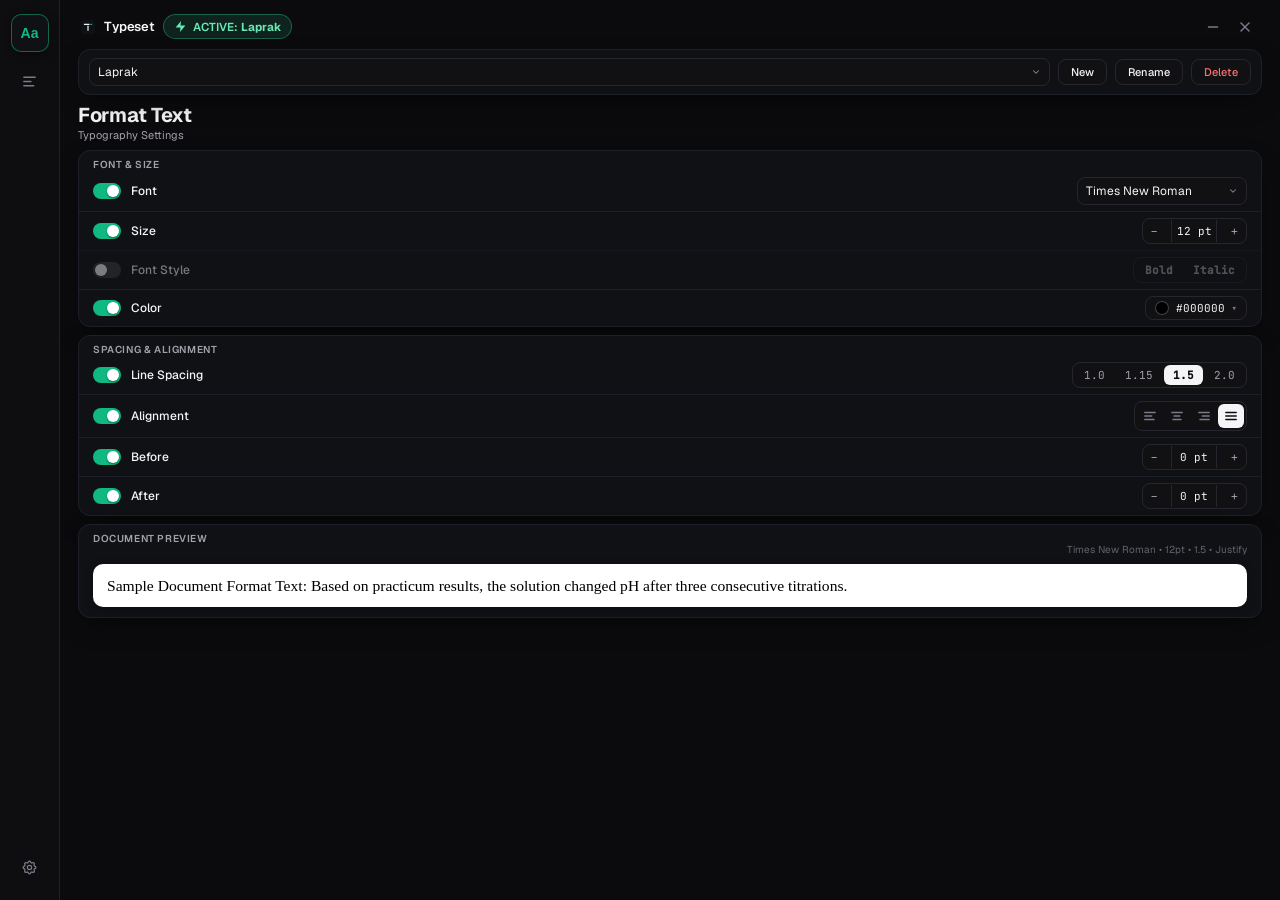
==== ui/index.html @ 3cfbe6d1 "Typeset 1.0.13: Settings layout fits 640px height - Compacted shortcut rows, Backup card without hea" ====
<!DOCTYPE html>
<html lang="en">
<head>
<meta charset="UTF-8" />
<meta name="viewport" content="width=device-width, initial-scale=1.0" />
<title>Typeset</title>
<link rel="stylesheet" href="fonts.css" />
<style>
  :root {
    --bg: #0b0b0d;
    --panel: #101115;
    --panel2: #0e0e10;
    --ctl: #111114;
    --border: #1e2029;
    --border2: #26262e;
    --text: #f5f5f7;
    --muted: #a1a1aa;
    --subtle: #63636b;
    --dim: #787b89;
    --accent: #10b981;
    --accent-soft: rgba(16, 185, 129, 0.14);
    --danger: #f87171;
    --paper: #ffffff;
    --paper-text: #111114;
    --shadow-card: 0 10px 28px -10px rgba(0, 0, 0, 0.7);
    --sans: 'Geist', -apple-system, BlinkMacSystemFont, 'Segoe UI', Roboto, sans-serif;
    --mono: 'JetBrains Mono', Consolas, 'Courier New', monospace;
    color-scheme: dark;
  }

  body.light {
    --bg: #f1f1f4;
    --panel: #ffffff;
    --panel2: #ececf0;
    --ctl: #f4f4f6;
    --border: #e0e0e6;
    --border2: #d2d2d8;
    --text: #1d1d1f;
    --muted: #6e6e73;
    --subtle: #aeaeb2;
    --dim: #8e8e93;
    --accent: #0a9b6c;
    --accent-soft: rgba(10, 155, 108, 0.12);
    --danger: #d70015;
    --shadow-card: 0 10px 24px -12px rgba(0, 0, 0, 0.18), 0 1px 3px rgba(0, 0, 0, 0.08);
    color-scheme: light;
  }

  * { box-sizing: border-box; margin: 0; padding: 0; }
  html, body {
    width: 100%; height: 100%;
    background: var(--bg);
    color: var(--text);
    font-family: var(--sans);
    overflow: hidden;
    -webkit-user-select: none; user-select: none;
  }
  ::-webkit-scrollbar { width: 4px; height: 4px; }
  ::-webkit-scrollbar-track { background: transparent; }
  ::-webkit-scrollbar-thumb { background: var(--border2); border-radius: 4px; }

  .app-window {
    width: 100%; height: 100vh;
    display: flex; flex-direction: row;
    background: var(--bg);
    overflow: hidden;
  }

  /* Rail kiri */
  .side-rail {
    width: 60px; flex-shrink: 0;
    display: flex; flex-direction: column; align-items: center;
    justify-content: space-between;
    padding: 14px 0;
    background: var(--panel2);
    border-right: 1px solid var(--border);
  }
  .rail-group { display: flex; flex-direction: column; align-items: center; gap: 10px; width: 100%; }
  .rail-btn {
    width: 38px; height: 38px; border-radius: 10px;
    display: inline-flex; align-items: center; justify-content: center;
    background: transparent; border: 1px solid transparent;
    color: var(--dim); cursor: pointer; font-size: 14px; font-weight: 600;
    transition: all 0.12s ease; padding: 0;
  }
  .rail-btn:hover { background: rgba(127, 127, 140, 0.14); color: var(--text); }
  .rail-btn.active {
    background: var(--panel);
    border-color: rgba(16, 185, 129, 0.5);
    color: var(--accent);
    box-shadow: 0 2px 8px rgba(0, 0, 0, 0.45);
  }
  .rail-btn svg { width: 17px; height: 17px; }

  /* Kolom utama */
  .main-col {
    flex: 1; min-width: 0; height: 100%;
    display: flex; flex-direction: column;
    padding: 10px 18px 12px;
    gap: 8px;
    overflow: hidden;
    position: relative;
  }

  .app-header {
    display: flex; align-items: center; justify-content: space-between;
    padding: 4px 2px 2px;
    flex-shrink: 0;
    -webkit-user-select: none; user-select: none;
  }
  .brand { display: flex; align-items: center; gap: 8px; }
  .brand-logo { width: 16px; height: 16px; border-radius: 4px; flex-shrink: 0; }
  .brand-title { font-size: 13px; font-weight: 600; letter-spacing: -0.01em; }
  .win-btns { display: flex; align-items: center; gap: 2px; }
  .win-btn {
    width: 30px; height: 24px; border: none; background: transparent;
    color: var(--dim); cursor: pointer; border-radius: 6px; padding: 0;
    display: inline-flex; align-items: center; justify-content: center;
  }
  .win-btn:hover { background: rgba(127, 127, 140, 0.18); color: var(--text); }
  .win-btn.close:hover { background: rgba(244, 63, 94, 0.85); color: #fff; }
  .win-btn svg { width: 12px; height: 12px; pointer-events: none; }
  .active-badge {
    display: inline-flex; align-items: center; gap: 6px;
    padding: 4px 10px;
    background: rgba(52, 211, 153, 0.12);
    border: 1px solid rgba(52, 211, 153, 0.35);
    border-radius: 9999px;
    font-size: 11.5px; font-weight: 600;
    color: #6EE7B7;
  }

  .page-title { font-size: 20px; font-weight: 700; letter-spacing: -0.015em; line-height: 1.2; }
  .page-sub { font-size: 11px; color: var(--muted); margin-top: 1px; }

  .preset-card {
    position: relative;
    background: var(--panel);
    border: 1px solid var(--border);
    border-radius: 12px;
    padding: 8px 10px;
    box-shadow: var(--shadow-card);
    flex-shrink: 0;
    position: relative;
  }
  .preset-row { display: flex; gap: 8px; align-items: center; }
  .preset-row select { flex: 1; min-width: 0; }

  .card {
    position: relative;
    background: var(--panel);
    border: 1px solid var(--border);
    border-radius: 12px;
    box-shadow: var(--shadow-card);
    flex-shrink: 0;
  }
  .card h2 {
    font-size: 10px; font-weight: 600; letter-spacing: 0.06em;
    text-transform: uppercase; color: var(--muted);
    padding: 7px 14px 0;
  }
  .row {
    display: flex; align-items: center; justify-content: space-between;
    gap: 10px; padding: 6px 14px;
  }
  .row + .row { border-top: 1px solid var(--border); }
  .row-label { display: flex; align-items: center; gap: 10px; min-width: 0; }
  .row-name { font-size: 12px; font-weight: 500; white-space: nowrap; }
  .row.off { opacity: 0.45; }
  .row.off .ctl { pointer-events: none; }
  .ctl { display: flex; align-items: center; gap: 6px; }

  /* Toggle switch */
  .tgl { position: relative; display: inline-flex; flex-shrink: 0; cursor: pointer; }
  .tgl input { position: absolute; opacity: 0; width: 0; height: 0; }
  .tgl .sw {
    width: 28px; height: 16px; border-radius: 9999px;
    background: #3a3a40; position: relative; display: inline-block;
    transition: background 0.15s ease;
  }
  body.light .tgl .sw { background: #d2d2d8; }
  .tgl .sw::after {
    content: ""; position: absolute; top: 2px; left: 2px;
    width: 12px; height: 12px; border-radius: 50%;
    background: #fff; transition: transform 0.15s ease;
    box-shadow: 0 1px 2px rgba(0, 0, 0, 0.4);
  }
  .tgl input:checked + .sw { background: var(--accent); }
  .tgl input:checked + .sw::after { transform: translateX(12px); }
  .tgl input:focus-visible + .sw { outline: 2px solid var(--accent); outline-offset: 2px; }
  .chk { width: 15px; height: 15px; accent-color: var(--accent); cursor: pointer; flex-shrink: 0; }

  /* Kontrol */
  select.form-select, input.form-input {
    background: var(--ctl);
    border: 1px solid var(--border2);
    border-radius: 8px;
    color: var(--text);
    font-size: 12px; font-family: var(--sans);
    padding: 5px 8px;
    outline: none;
    -webkit-user-select: text; user-select: text;
  }
  select.form-select {
    appearance: none; -webkit-appearance: none;
    padding-right: 24px; cursor: pointer;
    background-image: url("data:image/svg+xml,%3Csvg xmlns='http://www.w3.org/2000/svg' width='10' height='10' viewBox='0 0 24 24' fill='none' stroke='%23888' stroke-width='2.5' stroke-linecap='round' stroke-linejoin='round'%3E%3Cpolyline points='6 9 12 15 18 9'%3E%3C/polyline%3E%3C/svg%3E");
    background-repeat: no-repeat;
    background-position: right 8px center;
  }
  select.form-select::-ms-expand { display: none; }
  select.form-select::-webkit-calendar-picker-indicator { display: none; }
  select.form-select:focus, input.form-input:focus {
    border-color: var(--accent);
    box-shadow: 0 0 0 2px var(--accent-soft);
  }
  option { background-color: #161619; color: #f5f5f7; }
  body.light option { background-color: #ffffff; color: #1d1d1f; }

  .combo-wrap { position: relative; }
  .combo-wrap input {
    width: 170px; padding-right: 24px;
    appearance: none; -webkit-appearance: none;
    background-image: url("data:image/svg+xml,%3Csvg xmlns='http://www.w3.org/2000/svg' width='10' height='10' viewBox='0 0 24 24' fill='none' stroke='%23888' stroke-width='2.5' stroke-linecap='round' stroke-linejoin='round'%3E%3Cpolyline points='6 9 12 15 18 9'%3E%3C/polyline%3E%3C/svg%3E");
    background-repeat: no-repeat;
    background-position: right 8px center;
  }
  .combo-wrap input[list]::-webkit-calendar-picker-indicator,
  .combo-wrap input[list]::-webkit-list-button {
    display: none !important;
    -webkit-appearance: none;
  }
  .combo-wrap .combo-arrow {
    position: absolute; right: 2px; top: 2px; bottom: 2px; width: 22px;
    border: none; background: transparent; color: transparent;
    cursor: pointer; border-radius: 6px; font-size: 10px;
  }
  .combo-wrap .combo-arrow:hover { background: rgba(127, 127, 140, 0.15); }

  /* Font dropdown popover (custom, matches app style) */
  #fontPop { min-width: 190px; max-height: 212px; padding: 6px; display: flex; flex-direction: column; }
  #fontPopList { overflow-y: auto; display: flex; flex-direction: column; gap: 1px; }
  .font-opt {
    display: block; width: 100%; text-align: left;
    background: transparent; border: none; color: var(--text);
    font-size: 12px; font-family: var(--sans);
    padding: 6px 10px; border-radius: 6px; cursor: pointer;
  }
  .font-opt:hover, .font-opt.sel { background: var(--accent-soft); }
  .font-empty { font-size: 11px; color: var(--subtle); padding: 8px 10px; }

  .btn {
    display: inline-flex; align-items: center; justify-content: center; gap: 5px;
    padding: 5px 12px; font-size: 11px; font-weight: 500; font-family: var(--sans);
    border-radius: 8px; border: 1px solid var(--border2);
    background: var(--ctl); color: var(--text);
    cursor: pointer; transition: all 0.12s ease; white-space: nowrap;
  }
  .btn:hover { border-color: var(--subtle); }
  .btn:active { transform: translateY(1px); }
  .btn-icon { width: 30px; height: 28px; padding: 0; flex-shrink: 0; }
  .btn-icon svg { display: block; }
  .btn-danger { color: var(--danger); }
  .btn-danger:hover { background: rgba(248, 113, 113, 0.1); border-color: var(--danger); }

  .stepper {
    display: inline-flex; align-items: center;
    background: var(--ctl); border: 1px solid var(--border2); border-radius: 8px;
    overflow: hidden;
  }
  .stepper button {
    border: none; background: transparent; color: var(--muted);
    font-size: 12px; padding: 4px 8px; cursor: pointer; font-family: var(--sans);
  }
  .stepper button:hover { color: var(--text); background: rgba(127, 127, 140, 0.15); }
  .stepper .val {
    font-family: var(--mono); font-size: 11px;
    min-width: 46px; text-align: center;
    border-left: 1px solid var(--border2); border-right: 1px solid var(--border2);
    padding: 4px 4px;
  }

  .seg {
    display: inline-flex; background: var(--ctl);
    border: 1px solid var(--border2); border-radius: 8px; padding: 2px; gap: 2px;
  }
  .seg button {
    border: none; background: transparent; color: var(--muted);
    font-size: 11px; font-family: var(--mono);
    padding: 3px 9px; border-radius: 6px; cursor: pointer;
  }
  .seg button:hover { color: var(--text); }
  .seg button.active { background: #f5f5f7; color: #0b0b0d; font-weight: 600; }
  body.light .seg button.active { background: #1d1d1f; color: #ffffff; }

  .align-group {
    display: inline-flex; background: var(--ctl);
    border: 1px solid var(--border2); border-radius: 8px; padding: 2px; gap: 1px;
  }
  .btn-align {
    width: 26px; height: 24px;
    display: inline-flex; align-items: center; justify-content: center;
    background: transparent; border: none; border-radius: 6px;
    color: var(--dim); cursor: pointer; padding: 0;
  }
  .btn-align:hover { color: var(--text); background: rgba(127, 127, 140, 0.15); }
  .btn-align.active { background: #f5f5f7; color: #0b0b0d; }
  body.light .btn-align.active { background: #1d1d1f; color: #ffffff; }
  .btn-align svg { pointer-events: none; }

  .tgl-btn {
    border: 1px solid transparent; background: transparent; color: var(--muted);
    font-size: 11px; font-weight: 600; font-family: var(--sans);
    padding: 3px 10px; border-radius: 6px; cursor: pointer;
  }
  .tgl-btn:hover { color: var(--text); }
  .tgl-btn.active {
    background: var(--accent-soft); color: var(--accent);
    border-color: rgba(16, 185, 129, 0.4);
  }
  .tgl-btn.active.b { font-weight: 700; }
  .tgl-btn.active.i { font-style: italic; }

  .color-btn {
    display: inline-flex; align-items: center; gap: 7px;
    background: var(--ctl); border: 1px solid var(--border2); border-radius: 8px;
    padding: 4px 9px; cursor: pointer; font-family: var(--mono); font-size: 11px;
    color: var(--text);
  }
  .color-btn:hover { border-color: var(--subtle); }
  .color-dot { width: 14px; height: 14px; border-radius: 50%; background: #000; border: 1px solid rgba(127,127,140,.5); }

  /* Preview kertas */
  .preview-paper {
    background: var(--paper); color: var(--paper-text);
    border-radius: 10px; padding: 10px 14px;
    margin: 8px 14px 10px;
    box-shadow: 0 2px 8px rgba(0, 0, 0, 0.25);
  }
  body.light .preview-paper { border: 1px solid var(--border2); box-shadow: 0 2px 8px rgba(0,0,0,.1); }
  .preview-meta { font-size: 10px; color: var(--subtle); text-align: right; padding: 0 14px; margin-top: -2px; }
  .preview-text { width: 100%; word-break: break-word; }

  .tab-content { display: flex; flex-direction: column; gap: 8px; min-height: 0; }

  /* Toast + dirty bar + popover */
  .toast {
    position: fixed; bottom: 18px; left: 50%;
    transform: translateX(-50%) translateY(80px); opacity: 0;
    display: inline-flex; align-items: center; gap: 8px;
    background: linear-gradient(180deg, rgba(255,255,255,0.10), rgba(255,255,255,0.03) 45%, rgba(0,0,0,0.28)), rgba(11,11,13,0.72);
    color: #f5f5f7;
    -webkit-backdrop-filter: blur(20px) saturate(1.5);
    backdrop-filter: blur(20px) saturate(1.5);
    border: 1px solid rgba(255, 255, 255, 0.16);
    padding: 7px 16px; border-radius: 10px;
    font-size: 12px; font-weight: 500; font-family: var(--sans);
    box-shadow: inset 0 1px 0 rgba(255,255,255,0.22), 0 12px 30px rgba(0, 0, 0, 0.55);
    transition: all 0.25s ease; pointer-events: none; z-index: 100;
    white-space: nowrap;
  }
  .toast::before {
    content: "";
    width: 7px; height: 7px; border-radius: 50%;
    background: var(--accent); flex-shrink: 0;
  }
  body.light .toast { background: #1d1d1f; color: #fff; }
  .toast.show { opacity: 1; transform: translateX(-50%) translateY(0); }

  .dirty-bar {
    position: absolute; bottom: 10px; left: 50%;
    transform: translateX(-50%) translateY(70px); opacity: 0;
    display: flex; align-items: center; gap: 10px;
    background: rgba(20, 20, 24, 0.94);
    border: 1px solid var(--border2); border-radius: 9999px;
    padding: 6px 8px 6px 14px; font-size: 12px;
    box-shadow: 0 12px 30px rgba(0, 0, 0, 0.55);
    transition: all 0.22s ease; z-index: 90; white-space: nowrap;
    pointer-events: none;
  }
  body.light .dirty-bar { background: rgba(255, 255, 255, 0.96); }
  .dirty-bar.show { opacity: 1; transform: translateX(-50%) translateY(0); pointer-events: auto; }
  .dirty-bar .dot { width: 7px; height: 7px; border-radius: 50%; background: var(--accent); flex-shrink: 0; }
  .btn-primary {
    background: #f5f5f7; border-color: transparent; color: #0b0b0d; font-weight: 600;
  }
  body.light .btn-primary { background: #1d1d1f; color: #fff; }
  .btn-primary:hover { filter: brightness(1.06); }

  .popover {
    position: absolute; z-index: 80;
    background: var(--panel);
    border: 1px solid var(--border2); border-radius: 10px;
    box-shadow: 0 18px 40px rgba(0, 0, 0, 0.6);
    padding: 12px;
  }
  .hidden { display: none !important; }

  .inline-editor { display: flex; gap: 6px; align-items: center; flex: 1; min-width: 0; }
  .inline-editor input { flex: 1; min-width: 0; }

  /* Palet warna */
  #palPop { width: fit-content; min-width: 190px; right: 14px; padding-bottom: 10px; }
  .pal-top { display: flex; gap: 10px; align-items: center; justify-content: center; margin-bottom: 8px; }
  #palWheel {
    width: 128px; height: 128px; border-radius: 50%; flex-shrink: 0;
    position: relative; cursor: crosshair;
    background: conic-gradient(from 0deg, #ff0000, #ff8800, #ffff00, #00ff00, #00ffff, #0055ff, #8800ff, #ff0088, #ff0000);
    border: 1px solid var(--border2);
    touch-action: none;
  }
  #palWheel::after {
    content: ""; position: absolute; inset: 0; border-radius: 50%;
    background: radial-gradient(circle, #ffffff 0%, rgba(255,255,255,0.55) 22%, transparent 72%, rgba(0,0,0,0.6) 100%);
    pointer-events: none;
  }
  #palThumb {
    position: absolute; width: 14px; height: 14px; border-radius: 50%;
    border: 2px solid #fff; box-shadow: 0 1px 4px rgba(0,0,0,.8);
    transform: translate(-50%, -50%); pointer-events: none; z-index: 2;
  }
  .pal-lum { display: flex; flex-direction: column; align-items: center; gap: 4px; height: 128px; }
  #palLum {
    width: 12px; flex: 1; border-radius: 9999px; position: relative;
    border: 1px solid var(--border2); cursor: pointer; touch-action: none;
  }
  #palLumThumb {
    position: absolute; left: -3px; right: -3px; height: 6px; border-radius: 9999px;
    background: #e8e8ea; border: 1px solid #000; transform: translateY(-50%);
    box-shadow: 0 1px 3px rgba(0,0,0,.8); pointer-events: none;
  }
  #palLumPct { font-family: var(--mono); font-size: 10px; color: var(--muted); display: block; min-width: 36px; text-align: center; font-variant-numeric: tabular-nums; }
  .pal-hexrow { display: flex; align-items: center; gap: 7px; margin-bottom: 7px; }
  .pal-split { display: flex; width: 34px; height: 30px; border-radius: 7px; overflow: hidden; border: 1px solid var(--border2); flex-shrink: 0; }
  .pal-split div { flex: 1; }
  .pal-hexrow input {
    flex: 1; min-width: 0; background: var(--ctl); border: 1px solid var(--border2);
    border-radius: 7px; color: var(--text); font-family: var(--mono); font-size: 11px;
    padding: 5px 8px; outline: none; text-transform: uppercase;
    -webkit-user-select: text; user-select: text;
  }
  .pal-hexrow input:focus { border-color: var(--accent); }
  .pal-grid { display: grid; grid-template-columns: repeat(7, 1fr); gap: 6px; justify-items: center; margin-bottom: 8px; }
  .pal-sw {
    width: 19px; height: 19px; border-radius: 50%;
    border: 1px solid rgba(127,127,140,.35); cursor: pointer; padding: 0;
  }
  .pal-sw:hover { transform: scale(1.12); }
  .pal-sw.sel { outline: 2px solid var(--accent); outline-offset: 1px; }
  .pal-actions { display: flex; justify-content: flex-end; gap: 7px; border-top: 1px solid var(--border); padding-top: 8px; }

  #railBtnSettings { position: relative; }
  .rail-dot {
    position: absolute; width: 7px; height: 7px; border-radius: 50%;
    top: -4px; right: -4px; background: #f43f5e;
    box-shadow: 0 0 0 2px var(--bg); pointer-events: none;
  }

  /* Update card */
  #updateCard {
    display: none;
    position: relative;
    background: #141113;
    border: 1px solid rgba(244, 63, 94, 0.35);
    border-radius: 12px;
    box-shadow: 0 0 15px rgba(244, 63, 94, 0.08), var(--shadow-card);
    padding: 8px 18px 11px;
    overflow: hidden;
    flex-shrink: 0;
  }
  #updateCard.show { display: block; }
  body.light #updateCard { background: #fff5f6; }
  .upd-top { display: flex; align-items: center; justify-content: space-between; gap: 10px; }
  .upd-left { display: flex; flex-direction: column; min-width: 0; }
  .upd-title-row { display: flex; align-items: center; gap: 8px; }
  .upd-title { font-size: 12.5px; font-weight: 700; color: var(--text); white-space: nowrap; }
  .upd-ver { font-family: var(--mono); font-size: 11px; color: var(--muted); white-space: nowrap; }
  .upd-ver .upd-pct { color: var(--accent); font-weight: 500; }
  .upd-note { font-size: 10px; color: var(--subtle); margin-top: 2px; }
  .upd-actions { display: flex; align-items: center; gap: 7px; flex-shrink: 0; }
  .btn-white {
    background: #f5f5f7; border: 1px solid transparent; color: #0b0b0d;
    border-radius: 9999px; padding: 4px 14px; font-size: 11px; font-weight: 600;
    cursor: pointer; font-family: var(--sans); white-space: nowrap;
  }
  .btn-white:hover { filter: brightness(1.06); }
  .btn-ghost {
    background: #1e1c20; border: 1px solid rgba(255,255,255,0.1); color: #d4d4d8;
    border-radius: 9999px; padding: 4px 14px; font-size: 11px; font-weight: 500;
    cursor: pointer; font-family: var(--sans); white-space: nowrap;
  }
  body.light .btn-ghost { background: #f4f4f6; border-color: var(--border2); color: #3f3f46; }
  .btn-ghost:hover { color: var(--text); }
  .btn-ghost:disabled { opacity: 0.55; cursor: not-allowed; }
  #updBar {
    position: absolute; left: 0; right: 0; bottom: 0; height: 3px;
    background: #1e2029;
  }
  #updFill { height: 100%; width: 0%; background: var(--accent); transition: width 0.3s ease; }
  #updFill.indet {
    width: 40% !important; border-radius: 9999px;
    animation: upd-slide 1.2s ease-in-out infinite;
  }
  @keyframes upd-slide {
    0% { margin-left: -40%; }
    100% { margin-left: 100%; }
  }
  .upd-spin {
    display: inline-block; width: 10px; height: 10px; border-radius: 50%;
    border: 2px solid rgba(16,185,129,0.3); border-top-color: var(--accent);
    animation: upd-rot 0.8s linear infinite; vertical-align: -1px; margin-right: 5px;
  }
  @keyframes upd-rot { to { transform: rotate(360deg); } }

  /* Pengaturan */
  #tabSettings { gap: 6px; }
  #tabSettings .sc-row { padding: 3px 14px; }
  #tabSettings .note { padding: 4px 14px 5px; }
  .sc-row {
    display: flex; align-items: center; justify-content: space-between;
    padding: 7px 14px; font-size: 12px;
  }
  .sc-row + .sc-row { border-top: 1px solid var(--border); }
  .sc-combo { font-family: var(--mono); font-size: 11.5px; color: var(--accent); }
  .sc-edit { font-size: 11px; color: var(--dim); background: none; border: none; cursor: pointer; font-family: var(--sans); }
  .sc-edit:hover { color: var(--accent); }
  .sc-row.recording { background: var(--accent-soft); }
  .sc-row.recording .sc-combo { animation: pulse 1s infinite; }
  @keyframes pulse { 50% { opacity: 0.45; } }
  .note { font-size: 10.5px; color: var(--subtle); padding: 6px 14px 8px; }
  .reset-card { border-color: rgba(248, 113, 113, 0.3); }
  .app-ver {
    text-align: center; font-family: var(--mono);
    font-size: 10.5px; color: var(--subtle);
    padding-top: 0; flex-shrink: 0;
  }
  .app-ver button {
    background: none; border: none; cursor: pointer;
    font-family: inherit; font-size: inherit; color: inherit;
    padding: 0; text-decoration: underline; text-underline-offset: 2px;
  }
  .app-ver button:hover { color: var(--accent); }

</style>
</head>
<body>

<main class="app-window" aria-label="Typeset Window">
  <aside class="side-rail" aria-label="Navigation">
    <div class="rail-group">
      <button id="railBtnText" type="button" class="rail-btn active" onclick="switchTab('text')" title="Format Text" aria-label="Format Text" aria-selected="true">Aa</button>
      <button id="railBtnCaption" type="button" class="rail-btn" onclick="switchTab('caption')" title="Caption & Heading" aria-label="Caption & Heading" aria-selected="false">
        <svg viewBox="0 0 24 24" fill="none" stroke="currentColor" stroke-width="2" stroke-linecap="round"><path d="M4 6h16M4 12h10M4 18h14"/></svg>
      </button>
    </div>
    <div class="rail-group">
      <button id="railBtnSettings" type="button" class="rail-btn" onclick="switchTab('settings')" title="Settings" aria-label="Settings" aria-selected="false">
        <svg viewBox="0 0 24 24" fill="none" stroke="currentColor" stroke-width="1.8" stroke-linecap="round" stroke-linejoin="round"><path d="M10.325 4.317c.426-1.756 2.924-1.756 3.35 0a1.724 1.724 0 002.573 1.066c1.543-.94 3.31.826 2.37 2.37a1.724 1.724 0 001.065 2.572c1.756.426 1.756 2.924 0 3.35a1.724 1.724 0 00-1.066 2.573c.94 1.543-.826 3.31-2.37 2.37a1.724 1.724 0 00-2.572 1.065c-.426 1.756-2.924 1.756-3.35 0a1.724 1.724 0 00-2.573-1.066c-1.543.94-3.31-.826-2.37-2.37a1.724 1.724 0 00-1.065-2.572c-1.756-.426-1.756-2.924 0-3.35a1.724 1.724 0 001.066-2.573c-.94-1.543.826-3.31 2.37-2.37.996.608 2.296.07 2.572-1.065z"/><path d="M15 12a3 3 0 11-6 0 3 3 0 016 0z"/></svg>
        <span id="railDot" class="rail-dot" style="display:none;"></span>
      </button>
    </div>
  </aside>

  <div class="main-col">
    <header class="app-header" id="appHeader" title="Drag to move">
      <div class="brand">
        <svg class="brand-logo" viewBox="0 0 512 512" aria-hidden="true"><rect x="32" y="32" width="448" height="448" rx="100" fill="#101115"/><rect x="120" y="148" width="190" height="44" rx="22" fill="#f5f5f7"/><rect x="326" y="148" width="66" height="44" rx="22" fill="#10b981"/><rect x="234" y="210" width="44" height="174" rx="22" fill="#d4d4d8"/></svg>
        <span class="brand-title">Typeset</span>
        <span class="active-badge" id="badgeActivePreset"><svg width="13" height="13" viewBox="0 0 24 24" style="color:#6EE7B7;flex-shrink:0;" fill="currentColor"><polygon points="13 2 3 14 12 14 11 22 21 10 12 10 13 2"></polygon></svg><span>ACTIVE: <strong id="lblActivePreset">Laprak</strong></span></span>
      </div>
      <div class="win-btns">
        <button type="button" class="win-btn" onclick="winMin()" title="Minimize" aria-label="Minimize"><svg viewBox="0 0 12 12" fill="none" stroke="currentColor" stroke-width="1.5" stroke-linecap="round"><line x1="1.5" y1="6" x2="10.5" y2="6"/></svg></button>
        <button type="button" class="win-btn close" onclick="winClose()" title="Close" aria-label="Close"><svg viewBox="0 0 12 12" fill="none" stroke="currentColor" stroke-width="1.5" stroke-linecap="round"><line x1="2" y1="2" x2="10" y2="10"/><line x1="10" y1="2" x2="2" y2="10"/></svg></button>
      </div>
    </header>

    <div class="preset-card">
      <div class="preset-row" id="presetRowView">
        <select id="presetSelect" class="form-select" onchange="onPresetChange(true)" title="Select preset - activates immediately"></select>
        <button type="button" class="btn" onclick="showAddPreset()" title="Create new preset">New</button>
        <button type="button" class="btn" onclick="showRenamePreset()" title="Rename preset">Rename</button>
        <button type="button" class="btn btn-danger" onclick="showDeletePop()" title="Delete preset">Delete</button>
      </div>
      <div id="presetEmpty" class="hidden" style="text-align:center; padding:8px 10px 10px;">
        <div style="font-size:12px; font-weight:600; margin-bottom:2px;">No presets yet</div>
        <div class="note" style="padding:0 0 8px;">Create your first preset to start formatting.</div>
        <button type="button" class="btn btn-primary" onclick="showAddPreset()">Create preset</button>
      </div>
      <div class="inline-editor hidden" id="presetEditor">
        <input id="newPresetName" class="form-input" placeholder="New preset name…" autocomplete="off" spellcheck="false" onkeydown="if(event.key==='Enter'){confirmAddPreset();}else if(event.key==='Escape'){cancelAddPreset();}" />
        <button type="button" class="btn btn-primary" onclick="confirmAddPreset()">Save</button>
        <button type="button" class="btn" onclick="cancelAddPreset()">Cancel</button>
      </div>
      <div class="popover hidden" id="deletePop" style="left:10px; right:10px; top:calc(100% + 6px);">
        <div style="font-size:12px; margin-bottom:9px;" id="deletePopText">Delete preset?</div>
        <div style="display:flex; justify-content:flex-end; gap:7px;">
          <button type="button" class="btn" onclick="hideDeletePop()">Cancel</button>
          <button type="button" class="btn btn-danger" onclick="confirmDeletePreset()">Delete</button>
        </div>
      </div>
      <div class="popover hidden" id="switchPop" style="left:10px; right:10px; top:calc(100% + 6px);">
        <div style="font-size:12px; margin-bottom:9px;" id="switchPopText">Unsaved changes.</div>
        <div style="display:flex; justify-content:flex-end; gap:7px;">
          <button type="button" class="btn" onclick="hideSwitchPop()">Cancel</button>
          <button type="button" class="btn" onclick="switchPopDiscard()">Discard</button>
          <button type="button" class="btn btn-primary" onclick="switchPopSave()">Save</button>
        </div>
      </div>
    </div>

    <!-- TAB FORMAT TEKS -->
    <section id="tabText" class="tab-content">
      <div>
        <div class="page-title">Format Text</div>
        <div class="page-sub">Typography Settings</div>
      </div>

      <div class="card">
        <h2>Font &amp; Size</h2>
        <div class="row" id="rowFont">
          <div class="row-label"><label class="tgl"><input type="checkbox" id="tglUseFont" checked onchange="onToggle('font')" /><span class="sw"></span></label><span class="row-name">Font</span></div>
          <div class="ctl combo-wrap">
            <input type="text" id="fontInput" class="form-input" placeholder="Type or pick a font…" oninput="onFontInput()" onchange="onFontCommit()" onfocus="this.select()" onkeydown="fontInputKey(event,'text')" autocomplete="off" spellcheck="false" />
            <button type="button" class="combo-arrow" tabindex="-1" onclick="openFontPop('text')" title="Choose from the font list" aria-label="Choose from the font list"></button>
          </div>
        </div>
        <div class="row" id="rowSize">
          <div class="row-label"><label class="tgl"><input type="checkbox" id="tglUseSize" checked onchange="onToggle('size')" /><span class="sw"></span></label><span class="row-name">Size</span></div>
          <div class="ctl stepper">
            <button type="button" onclick="stepField('size',-1)" title="Decrease">−</button>
            <span class="val" id="sizeVal">12 pt</span>
            <button type="button" onclick="stepField('size',1)" title="Increase">+</button>
          </div>
        </div>
        <div class="row" id="rowStyle">
          <div class="row-label"><label class="tgl"><input type="checkbox" id="tglUseStyle" checked onchange="onToggle('style')" /><span class="sw"></span></label><span class="row-name">Font Style</span></div>
          <div class="ctl seg">
            <button type="button" id="btnBold" class="tgl-btn b" onclick="toggleStyleBtn('b')">Bold</button>
            <button type="button" id="btnItalic" class="tgl-btn i" onclick="toggleStyleBtn('i')">Italic</button>
          </div>
        </div>
        <div class="row" id="rowColor">
          <div class="row-label"><label class="tgl"><input type="checkbox" id="tglUseColor" checked onchange="onToggle('color')" /><span class="sw"></span></label><span class="row-name">Color</span></div>
          <button type="button" class="ctl color-btn" id="colorBtn" onclick="openPalette('text')" title="Pick color">
            <span class="color-dot" id="colorDot"></span><span id="colorHex">#000000</span><span style="color:var(--dim);font-size:9px;">▾</span>
          </button>
        </div>
      </div>

      <div class="card">
        <h2>Spacing &amp; Alignment</h2>
        <div class="row" id="rowSpacing">
          <div class="row-label"><label class="tgl"><input type="checkbox" id="tglUseSpacing" checked onchange="onToggle('spacing')" /><span class="sw"></span></label><span class="row-name">Line Spacing</span></div>
          <div class="ctl seg" id="segSpacing">
            <button type="button" data-sp="1.0" onclick="setSpacing('1.0')">1.0</button>
            <button type="button" data-sp="1.15" onclick="setSpacing('1.15')">1.15</button>
            <button type="button" data-sp="1.5" onclick="setSpacing('1.5')">1.5</button>
            <button type="button" data-sp="2.0" onclick="setSpacing('2.0')">2.0</button>
          </div>
        </div>
        <div class="row" id="rowAlign">
          <div class="row-label"><label class="tgl"><input type="checkbox" id="tglUseAlign" checked onchange="onToggle('align')" /><span class="sw"></span></label><span class="row-name">Alignment</span></div>
          <div class="ctl align-group" id="alignGroup">
            <button type="button" class="btn-align" data-al="Left" onclick="setAlign('Left')" title="Left"><svg width="14" height="14" viewBox="0 0 24 24" fill="none" stroke="currentColor" stroke-width="2.2" stroke-linecap="round"><line x1="21" y1="6" x2="3" y2="6"/><line x1="15" y1="12" x2="3" y2="12"/><line x1="19" y1="18" x2="3" y2="18"/></svg></button>
            <button type="button" class="btn-align" data-al="Center" onclick="setAlign('Center')" title="Center"><svg width="14" height="14" viewBox="0 0 24 24" fill="none" stroke="currentColor" stroke-width="2.2" stroke-linecap="round"><line x1="21" y1="6" x2="3" y2="6"/><line x1="17" y1="12" x2="7" y2="12"/><line x1="19" y1="18" x2="5" y2="18"/></svg></button>
            <button type="button" class="btn-align" data-al="Right" onclick="setAlign('Right')" title="Right"><svg width="14" height="14" viewBox="0 0 24 24" fill="none" stroke="currentColor" stroke-width="2.2" stroke-linecap="round"><line x1="21" y1="6" x2="3" y2="6"/><line x1="21" y1="12" x2="9" y2="12"/><line x1="21" y1="18" x2="5" y2="18"/></svg></button>
            <button type="button" class="btn-align" data-al="Justify" onclick="setAlign('Justify')" title="Justify"><svg width="14" height="14" viewBox="0 0 24 24" fill="none" stroke="currentColor" stroke-width="2.2" stroke-linecap="round"><line x1="21" y1="6" x2="3" y2="6"/><line x1="21" y1="12" x2="3" y2="12"/><line x1="21" y1="18" x2="3" y2="18"/></svg></button>
          </div>
        </div>
        <div class="row" id="rowBefore">
          <div class="row-label"><label class="tgl"><input type="checkbox" id="tglUseBefore" checked onchange="onToggle('before')" /><span class="sw"></span></label><span class="row-name">Before</span></div>
          <div class="ctl stepper">
            <button type="button" onclick="stepField('before',-1)" title="Decrease">−</button>
            <span class="val" id="beforeVal">0 pt</span>
            <button type="button" onclick="stepField('before',1)" title="Increase">+</button>
          </div>
        </div>
        <div class="row" id="rowAfter">
          <div class="row-label"><label class="tgl"><input type="checkbox" id="tglUseAfter" checked onchange="onToggle('after')" /><span class="sw"></span></label><span class="row-name">After</span></div>
          <div class="ctl stepper">
            <button type="button" onclick="stepField('after',-1)" title="Decrease">−</button>
            <span class="val" id="afterVal">6 pt</span>
            <button type="button" onclick="stepField('after',1)" title="Increase">+</button>
          </div>
        </div>
      </div>

      <div class="card">
        <h2>Document Preview</h2>
        <div class="preview-meta" id="previewMeta"></div>
        <div class="preview-paper"><div id="previewText" class="preview-text">Sample Document Format Text: Based on practicum results, the solution changed pH after three consecutive titrations.</div></div>
      </div>
    </section>

    <!-- TAB CAPTION -->
    <section id="tabCaption" class="tab-content" style="display:none;">
      <div>
        <div class="page-title">Caption &amp; Heading</div>
        <div class="page-sub">Caption &amp; Heading Styles</div>
      </div>

      <div class="card">
        <div class="row" style="padding-top:8px; padding-bottom:8px;">
          <span class="row-name">Caption Target</span>
          <div class="ctl seg">
            <button type="button" id="btnCapTabel" onclick="switchCaptionType('tabel')">Table</button>
            <button type="button" id="btnCapGambar" onclick="switchCaptionType('gambar')">Figure</button>
          </div>
        </div>
      </div>

      <div class="card">
        <h2>Font &amp; Size</h2>
        <div class="row" id="rowCapFont">
          <div class="row-label"><label class="tgl"><input type="checkbox" id="tglCapFont" checked onchange="onCapToggle('font')" /><span class="sw"></span></label><span class="row-name">Font</span></div>
          <div class="ctl combo-wrap">
            <input type="text" id="capFontInput" class="form-input" placeholder="Type or pick a font…" oninput="onCapFontInput()" onchange="onCapFontCommit()" onfocus="this.select()" onkeydown="fontInputKey(event,'caption')" autocomplete="off" spellcheck="false" />
            <button type="button" class="combo-arrow" tabindex="-1" onclick="openFontPop('caption')" title="Choose from the font list" aria-label="Choose from the font list"></button>
          </div>
        </div>
        <div class="row" id="rowCapSize">
          <div class="row-label"><label class="tgl"><input type="checkbox" id="tglCapSize" checked onchange="onCapToggle('size')" /><span class="sw"></span></label><span class="row-name">Size</span></div>
          <div class="ctl stepper">
            <button type="button" onclick="stepCapField('size',-1)" title="Decrease">−</button>
            <span class="val" id="capSizeVal">10 pt</span>
            <button type="button" onclick="stepCapField('size',1)" title="Increase">+</button>
          </div>
        </div>
        <div class="row" id="rowCapColor">
          <div class="row-label"><label class="tgl"><input type="checkbox" id="tglCapColor" checked onchange="onCapToggle('color')" /><span class="sw"></span></label><span class="row-name">Color</span></div>
          <button type="button" class="ctl color-btn" id="capColorBtn" onclick="openPalette('caption')" title="Pick color">
            <span class="color-dot" id="capColorDot"></span><span id="capColorHex">#000000</span><span style="color:var(--dim);font-size:9px;">▾</span>
          </button>
        </div>
      </div>

      <div class="card">
        <h2>Alignment &amp; Spacing</h2>
        <div class="row" id="rowCapAlign">
          <div class="row-label"><label class="tgl"><input type="checkbox" id="tglCapAlign" checked onchange="onCapToggle('align')" /><span class="sw"></span></label><span class="row-name">Alignment</span></div>
          <div class="ctl align-group" id="capAlignGroup">
            <button type="button" class="btn-align" data-al="Left" onclick="setCapAlign('Left')" title="Left"><svg width="14" height="14" viewBox="0 0 24 24" fill="none" stroke="currentColor" stroke-width="2.2" stroke-linecap="round"><line x1="21" y1="6" x2="3" y2="6"/><line x1="15" y1="12" x2="3" y2="12"/><line x1="19" y1="18" x2="3" y2="18"/></svg></button>
            <button type="button" class="btn-align" data-al="Center" onclick="setCapAlign('Center')" title="Center"><svg width="14" height="14" viewBox="0 0 24 24" fill="none" stroke="currentColor" stroke-width="2.2" stroke-linecap="round"><line x1="21" y1="6" x2="3" y2="6"/><line x1="17" y1="12" x2="7" y2="12"/><line x1="19" y1="18" x2="5" y2="18"/></svg></button>
            <button type="button" class="btn-align" data-al="Right" onclick="setCapAlign('Right')" title="Right"><svg width="14" height="14" viewBox="0 0 24 24" fill="none" stroke="currentColor" stroke-width="2.2" stroke-linecap="round"><line x1="21" y1="6" x2="3" y2="6"/><line x1="21" y1="12" x2="9" y2="12"/><line x1="21" y1="18" x2="5" y2="18"/></svg></button>
            <button type="button" class="btn-align" data-al="Justify" onclick="setCapAlign('Justify')" title="Justify"><svg width="14" height="14" viewBox="0 0 24 24" fill="none" stroke="currentColor" stroke-width="2.2" stroke-linecap="round"><line x1="21" y1="6" x2="3" y2="6"/><line x1="21" y1="12" x2="3" y2="12"/><line x1="21" y1="18" x2="3" y2="18"/></svg></button>
          </div>
        </div>
        <div class="row" id="rowCapBefore">
          <div class="row-label"><label class="tgl"><input type="checkbox" id="tglCapBefore" checked onchange="onCapToggle('before')" /><span class="sw"></span></label><span class="row-name">Before</span></div>
          <div class="ctl stepper">
            <button type="button" onclick="stepCapField('before',-1)" title="Decrease">−</button>
            <span class="val" id="capBeforeVal">6 pt</span>
            <button type="button" onclick="stepCapField('before',1)" title="Increase">+</button>
          </div>
        </div>
        <div class="row" id="rowCapAfter">
          <div class="row-label"><label class="tgl"><input type="checkbox" id="tglCapAfter" checked onchange="onCapToggle('after')" /><span class="sw"></span></label><span class="row-name">After</span></div>
          <div class="ctl stepper">
            <button type="button" onclick="stepCapField('after',-1)" title="Increase">−</button>
            <span class="val" id="capAfterVal">3 pt</span>
            <button type="button" onclick="stepCapField('after',1)" title="Increase">+</button>
          </div>
        </div>
      </div>

      <div class="card">
        <h2>Caption Preview</h2>
        <div class="preview-meta" id="previewCapMeta"></div>
        <div class="preview-paper"><div id="previewCapText" class="preview-text">Table 1.1 Sample Observation Results and Spectrophotometer Absorbance Measurements</div></div>
      </div>
    </section>

    <!-- TAB PENGATURAN -->
    <section id="tabSettings" class="tab-content" style="display:none;">
      <div>
        <div class="page-title">Settings</div>
        <div class="page-sub">Shortcuts and app info.</div>
      </div>

      <div id="updateCard">
        <div class="upd-top">
          <div class="upd-left">
            <div class="upd-title-row">
              <span class="upd-title">Update Available</span>
              <span class="upd-ver" id="updVer">v1.0.0</span>
            </div>
            <span class="upd-note" id="updNote"></span>
          </div>
          <div class="upd-actions">
            <button type="button" class="btn-white" id="updPrimary" onclick="startUpdate()">Update</button>
            <button type="button" class="btn-ghost" id="updLater" onclick="laterUpdate()">Later</button>
            <button type="button" class="btn-ghost" id="updCancel" style="display:none;" onclick="cancelUpdate()">Cancel</button>
            <button type="button" class="btn-ghost" id="updBusy" style="display:none;" disabled>Installing</button>
          </div>
        </div>
        <div id="updBar" style="display:none;"><div id="updFill"></div></div>
      </div>

      <div class="card">
        <div class="row" style="padding-top:6px; padding-bottom:6px;">
          <span class="row-name">Theme</span>
          <div class="ctl seg">
            <button type="button" id="btnThemeLight" onclick="setTheme('light')">Light</button>
            <button type="button" id="btnThemeDark" onclick="setTheme('dark')">Dark</button>
          </div>
        </div>
      </div>

      <div class="card">
        <div class="row" style="padding-top:6px; padding-bottom:6px;">
          <span class="row-name">Always on Top</span>
          <input type="checkbox" class="chk" id="chkAlwaysOnTop" checked onchange="onAlwaysOnTop()" title="Always on Top" aria-label="Always on Top" />
        </div>
      </div>

      <div class="card">
        <h2>Global Keyboard Shortcuts</h2>
        <div id="shortcutRows"></div>
        <div class="note">Click Edit, then press a new shortcut. Shortcuts already in use will be rejected with a warning.</div>
      </div>

      <div class="card">
        <div class="row" style="padding-top:6px; padding-bottom:6px;">
          <span class="row-name">Preset Backup</span>
          <div class="ctl" style="gap:6px;">
            <button type="button" class="btn" onclick="exportPresets()" title="Save presets to a JSON file">Export</button>
            <button type="button" class="btn" onclick="document.getElementById('importFile').click()" title="Merge presets from a JSON file">Import</button>
            <input type="file" id="importFile" accept=".json,application/json" style="display:none;" onchange="importPresetsFile(this)" />
          </div>
        </div>
        <div class="note">Save presets to JSON (cloud drive syncs PCs). Import merges the file here.</div>
      </div>

      <div class="card reset-card" style="position:relative;">
        <div class="row" style="padding-top:7px; padding-bottom:7px;">
          <div>
            <div class="row-name">Reset</div>
            <div style="font-size:10.5px; color:var(--muted); margin-top:1px;">Restore all presets and settings to defaults</div>
          </div>
          <button type="button" class="btn btn-danger" onclick="showResetPop()">Reset</button>
        </div>
        <div class="popover hidden" id="resetPop" style="right:10px; left:10px; top:calc(100% + 6px);">
          <div style="font-size:12px; margin-bottom:9px;">Discard all changes and restore defaults?</div>
          <div style="display:flex; justify-content:flex-end; gap:7px;">
            <button type="button" class="btn" onclick="hideResetPop()">Cancel</button>
            <button type="button" class="btn btn-danger" onclick="confirmReset()">Reset</button>
          </div>
        </div>
      </div>

      <div class="app-ver" id="appVer">Typeset v1.0.0 &bull; <button type="button" onclick="openChangelog()" title="View release notes on GitHub">View Changelog</button> &bull; <button type="button" onclick="manualCheck()" title="Check for updates now">Check for updates</button></div>
    </section>

    <div id="toast" class="toast"><span id="toastMsg">Tersimpan</span></div>

    <div id="dirtyBar" class="dirty-bar">
      <span class="dot"></span>
      <span>Unsaved changes</span>
      <button type="button" class="btn btn-primary" onclick="saveCurrentPreset()">Save</button>
      <button type="button" class="btn" onclick="revertChanges()">Revert</button>
    </div>

    <div class="popover hidden" id="fontPop">
      <div id="fontPopList"></div>
    </div>

    <div class="popover hidden" id="palPop">
      <div class="pal-top">
        <div id="palWheel"><div id="palThumb"></div></div>
        <div class="pal-lum">
          <div id="palLum"><div id="palLumThumb"></div></div>
          <span id="palLumPct">59%</span>
        </div>
      </div>
      <div class="pal-hexrow">
        <div class="pal-split"><div id="palPrev"></div><div id="palCur"></div></div>
        <input id="palHexInput" maxlength="7" spellcheck="false" value="#000000" />
        <button type="button" class="btn btn-icon" id="palEye" onclick="pickFromScreen()" title="Pick screen color" aria-label="Pick screen color"><svg width="14" height="14" viewBox="0 0 24 24" fill="none" stroke="currentColor" stroke-width="2" stroke-linecap="round" stroke-linejoin="round"><path d="M12 3c3.2 4.2 6 7.4 6 11a6 6 0 1 1-12 0c0-3.6 2.8-6.8 6-11z"/><circle cx="12" cy="14" r="1.6"/></svg></button>
      </div>
      <div class="pal-grid" id="palGrid"></div>
      <div class="pal-actions">
        <button type="button" class="btn" onclick="closePalette(false)">Cancel</button>
        <button type="button" class="btn btn-primary" onclick="closePalette(true)">Apply</button>
      </div>
    </div>

  </div>
</main>

<datalist id="fontList">
  <option value="Times New Roman"></option>
  <option value="Arial"></option>
  <option value="Calibri"></option>
  <option value="Cambria"></option>
  <option value="Georgia"></option>
  <option value="Segoe UI"></option>
  <option value="Tahoma"></option>
  <option value="Verdana"></option>
  <option value="Courier New"></option>
  <option value="Consolas"></option>
</datalist>

<script src="data.js"></script>
<script>
(function() {
'use strict';

var SIZES = ['9','10','11','12','14','16','18','20'];
var CAPSIZES = ['9','10','11','12'];
var SPACINGS = ['1.0','1.15','1.5','2.0'];
var MONO_PRESETS = ['Kode', 'Kode Sisipan'];

function $(id) { return document.getElementById(id); }
function clone(o) { return JSON.parse(JSON.stringify(o)); }

function defaultUse8() { return { font: true, size: true, style: true, color: true, spacing: true, align: true, before: true, after: true }; }
function defaultUse6() { return { font: true, size: true, color: true, align: true, before: true, after: true }; }
function defaultCap(align) {
  return { font: 'Times New Roman', size: '10', align: align, before: '6', after: '3', color: '#000000', use: defaultUse6() };
}

var state = {
  activePreset: 'Laprak',
  activeTab: 'text',
  theme: 'dark',
  alwaysOnTop: true,
  curCapType: 'tabel',
  presets: {},
  shortcuts: {
    format: 'Ctrl+Shift+F',
    switcher: 'Win+Shift+F',
    capTable: 'Ctrl+Shift+T',
    capFig: 'Ctrl+Shift+G',
    heading: 'Ctrl+Alt',
    menu: 'Win+Shift+C'
  },
  lastUsed: {}
};

var snapshots = {};
var palTarget = 'text';
var palTemp = '#000000';
var recId = null;

/* ---------- auto-update ---------- */

var UPDATE_URL = 'https://raw.githubusercontent.com/rfibyzan/typeset/main/update.json';
var update = {
  available: false,
  version: '',
  notes: '',
  url: '',
  size: 0,
  phase: 'idle',
  pct: 0,
  dismissed: false,
  dismissedFor: '',
  current: '1.0.0'
};

function cmpVer(a, b) {
  var pa = String(a || '0').split('.').map(function(x) { return parseInt(x, 10) || 0; });
  var pb = String(b || '0').split('.').map(function(x) { return parseInt(x, 10) || 0; });
  for (var i = 0; i < Math.max(pa.length, pb.length); i++) {
    var va = pa[i] || 0, vb = pb[i] || 0;
    if (va !== vb) return va > vb ? 1 : -1;
  }
  return 0;
}

function renderUpdate() {
  var card = $('updateCard');
  var dot = $('railDot');
  if (!card) return;
  var show = update.available && !update.dismissed;
  card.classList.toggle('show', show);
  if (dot) dot.style.display = (show && state.activeTab !== 'settings') ? 'block' : 'none';
  if (!show) return;
  var ver = $('updVer'), note = $('updNote');
  var bPri = $('updPrimary'), bLater = $('updLater'), bCancel = $('updCancel'), bBusy = $('updBusy');
  var bar = $('updBar'), fill = $('updFill');
  if (update.phase === 'idle') {
    if (ver) ver.textContent = 'v' + update.current + ' -> v' + update.version;
    if (note) note.textContent = update.notes || '';
    if (bPri) { bPri.style.display = ''; bPri.textContent = 'Update to v' + update.version; }
    if (bLater) bLater.style.display = '';
    if (bCancel) bCancel.style.display = 'none';
    if (bBusy) bBusy.style.display = 'none';
    if (bar) bar.style.display = 'none';
    if (fill) { fill.classList.remove('indet'); fill.style.width = '0%'; }
  } else if (update.phase === 'downloading') {
    if (ver) {
      if (update.pct < 0) {
        ver.innerHTML = 'v' + update.current + ' -> v' + update.version + ' \u2022 <span class="upd-pct"><span class="upd-spin"></span>Downloading</span>';
      } else {
        ver.textContent = 'v' + update.current + ' -> v' + update.version + ' \u2022 ' + update.pct + '%';
        ver.innerHTML = 'v' + update.current + ' -> v' + update.version + ' \u2022 <span class="upd-pct">' + update.pct + '%</span>';
      }
    }
    if (note) note.textContent = 'Downloading\u2026 you can keep working';
    if (bPri) bPri.style.display = 'none';
    if (bLater) bLater.style.display = 'none';
    if (bCancel) bCancel.style.display = '';
    if (bBusy) bBusy.style.display = 'none';
    if (bar) bar.style.display = '';
    if (fill) {
      if (update.pct < 0) { fill.classList.add('indet'); }
      else { fill.classList.remove('indet'); fill.style.width = update.pct + '%'; }
    }
  } else if (update.phase === 'installing') {
    if (ver) ver.innerHTML = 'v' + update.current + ' -> v' + update.version + ' \u2022 <span class="upd-pct"><span class="upd-spin"></span>Installing</span>';
    if (note) note.textContent = 'Installing\u2026 Typeset will close and reopen automatically';
    if (bPri) bPri.style.display = 'none';
    if (bLater) bLater.style.display = 'none';
    if (bCancel) bCancel.style.display = 'none';
    if (bBusy) { bBusy.style.display = ''; bBusy.textContent = 'Installing'; }
    if (bar) bar.style.display = '';
    if (fill) { fill.classList.add('indet'); }
  } else if (update.phase === 'failed') {
    if (ver) ver.textContent = 'v' + update.current + ' -> v' + update.version;
    if (note) note.textContent = 'Update failed. Try again.';
    if (bPri) { bPri.style.display = ''; bPri.textContent = 'Update to v' + update.version; }
    if (bLater) bLater.style.display = '';
    if (bCancel) bCancel.style.display = 'none';
    if (bBusy) bBusy.style.display = 'none';
    if (bar) bar.style.display = 'none';
  }
}

function startUpdate() {
  if (!update.available || update.phase === 'downloading' || update.phase === 'installing') return;
  update.phase = 'downloading';
  update.pct = 0;
  renderUpdate();
  sendToHost({ action: 'startUpdate', url: update.url, version: update.version, size: update.size });
}

function cancelUpdate() {
  sendToHost({ action: 'cancelUpdate' });
}

function laterUpdate() {
  update.dismissed = true;
  update.dismissedFor = update.version;
  renderUpdate();
}

var CHANGELOG_BASE = 'https://github.com/rfibyzan/typeset/releases';

function openChangelog() {
  var url = CHANGELOG_BASE;
  if (update.available && update.version) url += '/tag/v' + update.version;
  sendToHost({ action: 'openChangelog', url: url });
}

window.onUpdateEvent = function(ev) {
  if (!ev || typeof ev !== 'object') return;
  if (ev.phase === 'progress') {
    update.phase = 'downloading';
    var p = parseInt(ev.pct, 10);
    update.pct = isNaN(p) ? -1 : Math.max(-1, Math.min(100, p));
    renderUpdate();
  } else if (ev.phase === 'installing') {
    update.phase = 'installing';
    renderUpdate();
  } else if (ev.phase === 'failed') {
    update.phase = 'failed';
    renderUpdate();
  } else if (ev.phase === 'cancelled') {
    update.phase = 'idle';
    renderUpdate();
  }
};

var manualCheckPending = false;

function manualCheck() {
  if (update.phase === 'downloading' || update.phase === 'installing') return;
  update.dismissed = false;
  update.dismissedFor = '';
  manualCheckPending = true;
  showToast('Checking for updates...');
  checkForUpdate();
}

function checkForUpdate() {
  if (update.phase === 'downloading' || update.phase === 'installing') return;
  try {
    var ctrl = null;
    var timer = setTimeout(function() { try { if (ctrl) ctrl.abort(); } catch (e) {} }, 8000);
    var fetchP = null;
    var bustUrl = UPDATE_URL + (UPDATE_URL.indexOf('?') >= 0 ? '&' : '?') + 't=' + Date.now();
    if (typeof AbortController !== 'undefined') {
      ctrl = new AbortController();
      fetchP = fetch(bustUrl, { signal: ctrl.signal, cache: 'no-store' });
    } else {
      fetchP = fetch(bustUrl, { cache: 'no-store' });
    }
    fetchP.then(function(r) {
      clearTimeout(timer);
      if (!r || !r.ok) return null;
      return r.json();
    }).then(function(j) {
      var wasManual = manualCheckPending;
      manualCheckPending = false;
      if (!j || typeof j.version !== 'string' || typeof j.url !== 'string') {
        if (wasManual) showToast('Update check failed. Try again.');
        return;
      }
      if (cmpVer(j.version, update.current) > 0) {
        if (update.dismissed && update.dismissedFor === j.version) return;
        var changed = !update.available || update.version !== j.version;
        update.available = true;
        update.version = j.version;
        update.url = j.url;
        update.notes = (typeof j.notes === 'string') ? j.notes : '';
        update.size = parseInt(j.size, 10) || 0;
        if (changed) {
          update.phase = 'idle';
          update.dismissed = false;
        }
        renderUpdate();
      } else if (wasManual) {
        showToast('You are up to date.');
      }
    }).catch(function() {
      if (manualCheckPending) {
        manualCheckPending = false;
        showToast('Update check failed. Try again.');
      }
    });
  } catch (e) {}
}

/* ---------- state helpers ---------- */

function getPreset(name) { return state.presets[name]; }

function ensurePreset(name) {
  var p = state.presets[name];
  if (!p) {
    p = {
      font: 'Times New Roman', size: '12', spacing: '1.5', before: '0', after: '0',
      color: '#000000', align: 'Justify', style: 'none', use: defaultUse8(),
      captions: { tabel: defaultCap('Left'), gambar: defaultCap('Center') }
    };
    state.presets[name] = p;
  }
  if (!p.use) p.use = defaultUse8();
  if (typeof p.style !== 'string') p.style = 'none';
  if (!p.captions) p.captions = { tabel: defaultCap('Left'), gambar: defaultCap('Center') };
  ['tabel', 'gambar'].forEach(function(t) {
    if (!p.captions[t]) p.captions[t] = defaultCap(t === 'tabel' ? 'Left' : 'Center');
    if (!p.captions[t].use) p.captions[t].use = defaultUse6();
  });
  return p;
}

function curPresetName() {
  var sel = $('presetSelect');
  return sel && sel.value ? sel.value : state.activePreset;
}

function snapshot(name) { snapshots[name] = clone(ensurePreset(name)); }
function isDirty(name) {
  if (!snapshots[name]) return false;
  return JSON.stringify(state.presets[name]) !== JSON.stringify(snapshots[name]);
}
function dirtyPresetName() {
  var keys = Object.keys(snapshots);
  for (var i = 0; i < keys.length; i++) {
    var n = keys[i];
    if (state.presets[n] && JSON.stringify(state.presets[n]) !== JSON.stringify(snapshots[n])) return n;
  }
  return null;
}
function refreshDirty() {
  $('dirtyBar').classList.toggle('show', dirtyPresetName() !== null);
}

/* ---------- host bridge ---------- */

function sendToHost(payload) {
  try {
    if (window.chrome && window.chrome.webview) window.chrome.webview.postMessage(payload);
  } catch (e) {}
  document.title = 'AHK_MSG:' + JSON.stringify(payload) + '|~TS~|' + Date.now();
}

function showToast(text) {
  $('toastMsg').innerText = text;
  var t = $('toast');
  t.classList.add('show');
  setTimeout(function() { t.classList.remove('show'); }, 1800);
}

/* ---------- tabs ---------- */

function switchTab(tab) {
  var isText = (tab === 'text');
  var isCap = (tab === 'caption');
  state.activeTab = tab;
  $('tabText').style.display = isText ? 'flex' : 'none';
  $('tabCaption').style.display = isCap ? 'flex' : 'none';
  $('tabSettings').style.display = (!isText && !isCap) ? 'flex' : 'none';
  [['railBtnText', isText], ['railBtnCaption', isCap], ['railBtnSettings', (!isText && !isCap)]].forEach(function(pair) {
    var b = $(pair[0]);
    if (b) {
      b.classList.toggle('active', pair[1]);
      b.setAttribute('aria-selected', pair[1] ? 'true' : 'false');
    }
  });
  if (typeof renderUpdate === 'function') renderUpdate();
  if (isText) renderLivePreview();
  else if (isCap) renderCaptionPreview();
}

/* ---------- preset dropdown ---------- */

function rebuildPresetDropdown(selectKey) {
  var sel = $('presetSelect');
  sel.innerHTML = '';
  var keys = Object.keys(state.presets);
  keys.forEach(function(k) {
    var opt = document.createElement('option');
    opt.value = k;
    opt.innerText = k;
    if (k === selectKey) opt.selected = true;
    sel.appendChild(opt);
  });
  var empty = keys.length === 0;
  $('presetRowView').classList.toggle('hidden', empty);
  $('presetEmpty').classList.toggle('hidden', !empty);
  if (!empty) {
    if (!selectKey && sel.options.length) sel.selectedIndex = 0;
    if (!state.presets[state.activePreset]) state.activePreset = sel.value;
    $('lblActivePreset').innerText = state.activePreset;
  } else {
    state.activePreset = '';
    $('lblActivePreset').innerText = '-';
  }
  onPresetChange(false);
}

function onPresetChange(fromUser) {
  if (fromUser) {
    var want = $('presetSelect').value;
    var dirty = dirtyPresetName();
    if (dirty && dirty !== want) {
      $('presetSelect').value = dirty;
      showSwitchPop(want);
      return;
    }
  }
  var name = curPresetName();
  if (!name || !state.presets[name]) return;
  ensurePreset(name);
  if (!snapshots[name]) snapshot(name);
  loadFormFromPreset(name);
  $('lblActivePreset').innerText = state.activePreset;
  if (fromUser) {
    state.activePreset = name;
    $('lblActivePreset').innerText = name;
    sendToHost({ action: 'setActivePreset', name: name });
    showToast('Active preset: ' + name);
  }
  refreshDirty();
}

window.onExternalPreset = function(name) {
  if (!name || !state.presets[name]) return;
  state.activePreset = name;
  var sel = $('presetSelect');
  if (sel) sel.value = name;
  ensurePreset(name);
  if (!snapshots[name]) snapshot(name);
  loadFormFromPreset(name);
  $('lblActivePreset').innerText = name;
  showToast('Active preset: ' + name);
  refreshDirty();
};

function presetNameTaken(name, except) {
  var low = String(name).toLowerCase();
  return Object.keys(state.presets).some(function(k) {
    if (except && k === except) return false;
    return k.toLowerCase() === low;
  });
}

var presetEditorMode = 'add';
var renameTarget = null;

function showAddPreset() {
  presetEditorMode = 'add';
  renameTarget = null;
  $('presetRowView').classList.add('hidden');
  $('presetEmpty').classList.add('hidden');
  $('presetEditor').classList.remove('hidden');
  var inp = $('newPresetName');
  inp.value = '';
  inp.focus();
}

function showRenamePreset() {
  var name = curPresetName();
  if (!name || !state.presets[name]) return;
  presetEditorMode = 'rename';
  renameTarget = name;
  $('presetRowView').classList.add('hidden');
  $('presetEditor').classList.remove('hidden');
  var inp = $('newPresetName');
  inp.value = name;
  inp.focus();
  inp.select();
}

function cancelAddPreset() {
  presetEditorMode = 'add';
  renameTarget = null;
  $('presetEditor').classList.add('hidden');
  if (Object.keys(state.presets).length === 0) {
    $('presetRowView').classList.add('hidden');
    $('presetEmpty').classList.remove('hidden');
  } else {
    $('presetRowView').classList.remove('hidden');
  }
}

function confirmAddPreset() {
  var name = ($('newPresetName').value || '').trim();
  if (!name) { showToast('Preset name cannot be empty'); return; }
  if (presetEditorMode === 'rename') {
    confirmRenamePreset(name);
    return;
  }
  if (presetNameTaken(name)) { showToast('Preset name already exists: ' + name); return; }
  var srcName = curPresetName();
  var src;
  if (srcName && state.presets[srcName]) {
    src = clone(ensurePreset(srcName));
  } else {
    delete state.presets[''];
    src = {
      font: 'Times New Roman', size: '12', spacing: '1.5', before: '0', after: '0',
      color: '#000000', align: 'Justify', style: 'none', use: defaultUse8(),
      captions: { tabel: defaultCap('Left'), gambar: defaultCap('Center') }
    };
  }
  if (!src.font) src.font = 'Times New Roman';
  state.presets[name] = src;
  snapshot(name);
  cancelAddPreset();
  rebuildPresetDropdown(name);
  state.activePreset = name;
  $('lblActivePreset').innerText = name;
  sendToHost({ action: 'savePreset', name: name, data: packPreset(name) });
  showToast('New preset: ' + name);
  refreshDirty();
}

function confirmRenamePreset(name) {
  var old = renameTarget;
  if (!old || !state.presets[old]) { cancelAddPreset(); return; }
  if (name === old) { cancelAddPreset(); return; }
  if (presetNameTaken(name, old)) { showToast('Preset name already exists: ' + name); return; }
  state.presets[name] = state.presets[old];
  delete state.presets[old];
  if (snapshots[old]) {
    snapshots[name] = snapshots[old];
    delete snapshots[old];
  } else {
    snapshot(name);
  }
  if (state.activePreset === old) {
    state.activePreset = name;
    $('lblActivePreset').innerText = name;
  }
  cancelAddPreset();
  rebuildPresetDropdown(name);
  sendToHost({ action: 'renamePreset', old: old, new: name });
  showToast('Preset renamed to: ' + name);
  refreshDirty();
}

function showDeletePop() {
  var name = curPresetName();
  if (!name || !state.presets[name]) { showToast('No presets to delete.'); return; }
  $('deletePopText').innerText = 'Delete preset "' + name + '"?';
  $('deletePop').classList.remove('hidden');
}

function hideDeletePop() { $('deletePop').classList.add('hidden'); }

function confirmDeletePreset() {
  var name = curPresetName();
  hideDeletePop();
  delete state.presets[name];
  delete snapshots[name];
  var keys = Object.keys(state.presets);
  var next = keys.length ? keys[0] : '';
  state.activePreset = next;
  $('lblActivePreset').innerText = next || '-';
  rebuildPresetDropdown(next);
  sendToHost({ action: 'deletePreset', name: name });
  showToast('Preset deleted: ' + name);
  refreshDirty();
}

function exportPresets() { sendToHost({ action: 'exportPresets' }); }

function parsePackPreset(pack) {
  var p = { font: 'Times New Roman', size: '12', spacing: '1.5', before: '0', after: '0', color: '#000000', align: 'Left', style: 'none', use: defaultUse8() };
  if (typeof pack !== 'string') return p;
  var d = pack.split('|');
  if (d.length >= 9) {
    p.font = (d[0] || '').trim() || p.font;
    p.size = (d[1] || '').trim() || p.size;
    p.spacing = (d[2] || '').trim() || p.spacing;
    p.before = (d[3] || '').trim() || p.before;
    p.after = (d[4] || '').trim() || p.after;
    p.color = (d[5] || '').trim() || p.color;
    p.align = (d[6] || '').trim() || p.align;
    var fl = (d[7] || '').trim(), keys = ['font', 'size', 'style', 'color', 'spacing', 'align', 'before', 'after'];
    for (var i = 0; i < 8 && i < fl.length; i++) p.use[keys[i]] = fl.charAt(i) === '1';
    var st = (d[8] || '').trim().toLowerCase();
    p.style = (st === 'b' || st === 'i' || st === 'bi') ? st : 'none';
  }
  return p;
}

function parsePackCaption(pack, defAlign) {
  var c = defaultCap(defAlign);
  if (typeof pack !== 'string' || !pack) return c;
  var d = pack.split('|');
  if (d.length >= 7 && /^[01]{6}$/.test((d[6] || '').trim())) {
    c.font = (d[0] || '').trim() || c.font;
    c.size = (d[1] || '').trim() || c.size;
    c.align = (d[2] || '').trim() || c.align;
    c.before = (d[3] || '').trim() || c.before;
    c.after = (d[4] || '').trim() || c.after;
    c.color = (d[5] || '').trim() || c.color;
    var fl = d[6].trim(), keys = ['font', 'size', 'color', 'align', 'before', 'after'];
    for (var i = 0; i < 6; i++) c.use[keys[i]] = fl.charAt(i) === '1';
  }
  return c;
}

function importPresetsFile(input) {
  var f = input.files && input.files[0];
  input.value = '';
  if (!f || typeof FileReader === 'undefined') return;
  var rd = new FileReader();
  rd.onload = function() {
    var imported = 0, skipped = 0, renamed = 0;
    try {
      var j = JSON.parse(String(rd.result).replace(/^\uFEFF/, ''));
      if (!j || j.app !== 'Typeset' || j.kind !== 'presets' || !j.presets || typeof j.presets !== 'object') throw new Error('bad');
      Object.keys(j.presets).forEach(function(rawName) {
        var entry = j.presets[rawName] || {};
        var name = String(rawName).trim();
        if (!name) { skipped++; return; }
        if (presetNameTaken(name)) {
          var base = name + ' (imported)', n2 = base, k = 2;
          while (presetNameTaken(n2)) { n2 = base + ' ' + k; k++; }
          name = n2;
          renamed++;
        }
        var p = parsePackPreset(entry.pack);
        p.captions = {
          tabel: parsePackCaption(entry.tabel, 'Left'),
          gambar: parsePackCaption(entry.gambar, 'Center')
        };
        state.presets[name] = p;
        snapshot(name);
        sendToHost({ action: 'savePreset', name: name, data: packPreset(name) });
        imported++;
      });
    } catch (e) {
      showToast('Import failed: not a Typeset backup.');
      return;
    }
    if (!state.presets[state.activePreset]) {
      var keys = Object.keys(state.presets);
      if (keys.length) {
        state.activePreset = keys[0];
        $('lblActivePreset').innerText = keys[0];
      }
    }
    rebuildPresetDropdown(state.activePreset);
    showToast('Imported ' + imported + ' preset(s)' + (renamed ? ', ' + renamed + ' renamed' : '') + (skipped ? ', ' + skipped + ' skipped' : '') + '.');
    refreshDirty();
  };
  try { rd.readAsText(f); } catch (e) { showToast('Import failed: cannot read file.'); }
}

/* ---------- form load/save ---------- */

function setSegActive(containerId, attr, value) {
  var btns = document.querySelectorAll('#' + containerId + ' button');
  btns.forEach(function(b) {
    b.classList.toggle('active', b.getAttribute(attr) === value);
  });
}

function setRowOff(rowId, off) {
  var r = $(rowId);
  if (r) r.classList.toggle('off', !!off);
}

function loadFormFromPreset(name) {
  var p = ensurePreset(name);
  setInputFont('fontInput', p.font);
  setSegActive('segSpacing', 'data-sp', p.spacing);
  $('sizeVal').innerText = p.size + ' pt';
  $('beforeVal').innerText = p.before + ' pt';
  $('afterVal').innerText = p.after + ' pt';
  $('colorHex').innerText = p.color;
  $('colorDot').style.backgroundColor = p.color;
  setSegActive('alignGroup', 'data-al', p.align);
  $('btnBold').classList.toggle('active', p.style.indexOf('b') >= 0);
  $('btnItalic').classList.toggle('active', p.style.indexOf('i') >= 0);
  ['font', 'size', 'style', 'color', 'spacing', 'align', 'before', 'after'].forEach(function(k) {
    var map = { font: 'tglUseFont', size: 'tglUseSize', style: 'tglUseStyle', color: 'tglUseColor', spacing: 'tglUseSpacing', align: 'tglUseAlign', before: 'tglUseBefore', after: 'tglUseAfter' };
    var box = $(map[k]);
    if (box) box.checked = !!p.use[k];
  });
  setRowOff('rowFont', !p.use.font);
  setRowOff('rowSize', !p.use.size);
  setRowOff('rowStyle', !p.use.style);
  setRowOff('rowColor', !p.use.color);
  setRowOff('rowSpacing', !p.use.spacing);
  setRowOff('rowAlign', !p.use.align);
  setRowOff('rowBefore', !p.use.before);
  setRowOff('rowAfter', !p.use.after);
  switchCaptionType(state.curCapType, true);
  renderLivePreview();
}

function setInputFont(inputId, fontName) {
  var inp = $(inputId);
  if (!inp) return;
  inp.value = fontName || 'Times New Roman';
  ensureFontOption(inp.value);
}

function ensureFontOption(fontName) {
  if (!fontName) return;
  var list = $('fontList');
  if (!list) return;
  for (var i = 0; i < list.options.length; i++) {
    if (list.options[i].value.toLowerCase() === fontName.toLowerCase()) return;
  }
  var opt = document.createElement('option');
  opt.value = fontName;
  list.appendChild(opt);
}

/* ---------- custom font dropdown ---------- */

var fontPopFor = null;
var fontPopIdx = -1;
var fontPopItems = [];

function allFonts() {
  var out = [];
  var list = $('fontList');
  if (list && list.options) {
    for (var i = 0; i < list.options.length; i++) {
      if (list.options[i].value) out.push(list.options[i].value);
    }
  }
  return out;
}

function fontInputEl(which) { return $(which === 'caption' ? 'capFontInput' : 'fontInput'); }

function openFontPop(which) {
  closePalette(false);
  fontPopFor = which;
  renderFontPop();
  var pop = $('fontPop');
  if (pop.parentElement !== document.body) document.body.appendChild(pop);
  pop.classList.remove('hidden');
  var inp = fontInputEl(which);
  if (inp) inp.focus();
  try {
    var r = inp.getBoundingClientRect();
    var pw = Math.max(r.width, 190);
    pop.style.width = pw + 'px';
    var pleft = r.left;
    if (pleft + pw > window.innerWidth - 8) pleft = window.innerWidth - pw - 8;
    if (pleft < 8) pleft = 8;
    var ptop = r.bottom + 6;
    var ph = pop.offsetHeight || 200;
    if (ptop + ph > window.innerHeight - 8 && r.top - ph - 6 >= 8) ptop = r.top - ph - 6;
    else if (ptop + ph > window.innerHeight - 8) ptop = Math.max(8, window.innerHeight - ph - 8);
    pop.style.left = pleft + 'px';
    pop.style.top = ptop + 'px';
    pop.style.right = 'auto';
  } catch (e) {}
}

function renderFontPop() {
  var wrap = $('fontPopList');
  wrap.innerHTML = '';
  var inp = fontInputEl(fontPopFor);
  var raw = ((inp && inp.value) || '').trim();
  var q = raw.toLowerCase();
  fontPopItems = allFonts().filter(function(f) { return !q || f.toLowerCase().indexOf(q) >= 0; });
  fontPopIdx = -1;
  fontPopItems.forEach(function(f, i) {
    if (fontPopIdx < 0 && f.toLowerCase() === q) fontPopIdx = i;
    var b = document.createElement('button');
    b.type = 'button';
    b.className = 'font-opt' + (i === fontPopIdx ? ' sel' : '');
    b.innerText = f;
    b.style.fontFamily = '"' + f + '", sans-serif';
    b.onmousedown = (function(name) {
      return function(e) { if (e && e.preventDefault) e.preventDefault(); pickFont(name); };
    })(f);
    wrap.appendChild(b);
  });
  if (!fontPopItems.length) {
    var d = document.createElement('div');
    d.className = 'font-empty';
    d.innerText = raw ? ('No matching font. Press Enter to use "' + raw + '".') : 'No fonts available.';
    wrap.appendChild(d);
  }
}

function closeFontPop() {
  fontPopFor = null;
  fontPopIdx = -1;
  var pop = $('fontPop');
  if (pop) pop.classList.add('hidden');
}

function pickFont(name) {
  var which = fontPopFor;
  closeFontPop();
  var inp = fontInputEl(which);
  if (inp) inp.value = name;
  if (which === 'caption') onCapFontCommit();
  else onFontCommit();
}

function fontInputKey(e, which) {
  var pop = $('fontPop');
  var open = pop && !pop.classList.contains('hidden') && fontPopFor === which;
  if (!e) return;
  if (e.key === 'ArrowDown' || e.key === 'ArrowUp') {
    if (e.preventDefault) e.preventDefault();
    if (!open) { openFontPop(which); return; }
    if (!fontPopItems.length) return;
    fontPopIdx = (fontPopIdx + (e.key === 'ArrowDown' ? 1 : -1) + fontPopItems.length) % fontPopItems.length;
    var btns = pop.querySelectorAll('.font-opt');
    for (var i = 0; i < btns.length; i++) btns[i].classList.toggle('sel', i === fontPopIdx);
    try {
      if (btns[fontPopIdx] && btns[fontPopIdx].scrollIntoView) btns[fontPopIdx].scrollIntoView({ block: 'nearest' });
    } catch (err) {}
  } else if (e.key === 'Enter') {
    if (open) {
      if (e.preventDefault) e.preventDefault();
      if (fontPopIdx >= 0 && fontPopItems[fontPopIdx]) pickFont(fontPopItems[fontPopIdx]);
      else closeFontPop();
    }
  } else if (e.key === 'Escape') {
    if (open) closeFontPop();
  }
}

function onFontInput() {
  var p = ensurePreset(curPresetName());
  p.font = ($('fontInput').value || '').trim();
  refreshDirty();
  if (fontPopFor === 'text') renderFontPop();
  renderLivePreview();
}

function onFontCommit() {
  var p = ensurePreset(curPresetName());
  var v = ($('fontInput').value || '').trim() || 'Times New Roman';
  p.font = v;
  setInputFont('fontInput', v);
  refreshDirty();
  renderLivePreview();
}

function onToggle(key) {
  var p = ensurePreset(curPresetName());
  var map = { font: 'tglUseFont', size: 'tglUseSize', style: 'tglUseStyle', color: 'tglUseColor', spacing: 'tglUseSpacing', align: 'tglUseAlign', before: 'tglUseBefore', after: 'tglUseAfter' };
  p.use[key] = !!$(map[key]).checked;
  var rows = { font: 'rowFont', size: 'rowSize', style: 'rowStyle', color: 'rowColor', spacing: 'rowSpacing', align: 'rowAlign', before: 'rowBefore', after: 'rowAfter' };
  setRowOff(rows[key], !p.use[key]);
  renderLivePreview();
  refreshDirty();
}

var SIZE_LISTS = { size: SIZES };
function stepField(field, dir) {
  var p = ensurePreset(curPresetName());
  if (field === 'size') {
    var idx = SIZES.indexOf(String(p.size));
    if (idx < 0) idx = SIZES.indexOf('12');
    idx = Math.min(SIZES.length - 1, Math.max(0, idx + dir));
    p.size = SIZES[idx];
    $('sizeVal').innerText = p.size + ' pt';
  } else {
    var v = parseFloat(p[field] || '0');
    if (isNaN(v)) v = 0;
    v = Math.min(72, Math.max(0, v + dir));
    p[field] = String(v);
    $(field === 'before' ? 'beforeVal' : 'afterVal').innerText = p[field] + ' pt';
  }
  renderLivePreview();
  refreshDirty();
}

function setSpacing(v) {
  var p = ensurePreset(curPresetName());
  p.spacing = v;
  setSegActive('segSpacing', 'data-sp', v);
  renderLivePreview();
  refreshDirty();
}

function setAlign(v) {
  var p = ensurePreset(curPresetName());
  p.align = v;
  setSegActive('alignGroup', 'data-al', v);
  renderLivePreview();
  refreshDirty();
}

function toggleStyleBtn(which) {
  var p = ensurePreset(curPresetName());
  var hasB = p.style.indexOf('b') >= 0;
  var hasI = p.style.indexOf('i') >= 0;
  if (which === 'b') hasB = !hasB;
  else hasI = !hasI;
  p.style = (hasB ? 'b' : '') + (hasI ? 'i' : '');
  if (!p.style) p.style = 'none';
  $('btnBold').classList.toggle('active', hasB);
  $('btnItalic').classList.toggle('active', hasI);
  renderLivePreview();
  refreshDirty();
}

function renderLivePreview() {
  var p = ensurePreset(curPresetName());
  var el = $('previewText');
  var df = p.font || 'Times New Roman';
  el.style.fontFamily = '"' + df + '", serif';
  el.style.fontSize = (parseFloat(p.size) * 1.3) + 'px';
  el.style.fontWeight = p.style.indexOf('b') >= 0 ? '700' : '400';
  el.style.fontStyle = p.style.indexOf('i') >= 0 ? 'italic' : 'normal';
  el.style.color = p.color || '#000000';
  var ta = (p.align || 'Left').toLowerCase();
  el.style.textAlign = (ta === 'justify') ? 'justify' : ta;
  el.style.lineHeight = p.spacing;
  $('previewMeta').innerText = df + ' • ' + p.size + 'pt • ' + p.spacing + ' • ' + p.align;
}

function useToFlags8(u) {
  var keys = ['font', 'size', 'style', 'color', 'spacing', 'align', 'before', 'after'];
  var s = '';
  keys.forEach(function(k) { s += u[k] ? '1' : '0'; });
  return s;
}

function useToFlags6(u) {
  var keys = ['font', 'size', 'color', 'align', 'before', 'after'];
  var s = '';
  keys.forEach(function(k) { s += u[k] ? '1' : '0'; });
  return s;
}

function packPreset(name) {
  var p = ensurePreset(name);
  var data = clone(p);
  data.flags = useToFlags8(p.use);
  data.tflags = useToFlags6(p.captions.tabel.use);
  data.gflags = useToFlags6(p.captions.gambar.use);
  delete data.use;
  delete data.captions.tabel.use;
  delete data.captions.gambar.use;
  return data;
}

function saveCurrentPreset() {
  var name = curPresetName();
  var p = ensurePreset(name);
  if (!p.font) {
    p.font = 'Times New Roman';
    setInputFont('fontInput', p.font);
  }
  commitCaptionInputs();
  snapshot(name);
  $('dirtyBar').classList.remove('show');
  showToast('Preset "' + name + '" saved!');
  sendToHost({ action: 'savePreset', name: name, data: packPreset(name) });
}

function revertChanges() {
  var name = curPresetName();
  if (snapshots[name]) state.presets[name] = clone(snapshots[name]);
  loadFormFromPreset(name);
  refreshDirty();
  showToast('Changes reverted');
}

/* ---------- caption ---------- */

function curCaps() {
  var p = ensurePreset(curPresetName());
  return p.captions[state.curCapType];
}

function commitCaptionInputs() {
  var name = curPresetName();
  var p = ensurePreset(name);
  var c = p.captions[state.curCapType];
  if ($('capFontInput')) c.font = ($('capFontInput').value || '').trim() || 'Times New Roman';
  c.size = $('capSizeVal').innerText.replace(' pt', '').trim() || c.size;
  c.before = $('capBeforeVal').innerText.replace(' pt', '').trim() || c.before;
  c.after = $('capAfterVal').innerText.replace(' pt', '').trim() || c.after;
}

function switchCaptionType(type, skipCommit) {
  if (!skipCommit) commitCaptionInputs();
  state.curCapType = type;
  var tb = $('btnCapTabel'), gb = $('btnCapGambar');
  if (tb) tb.classList.toggle('active', type === 'tabel');
  if (gb) gb.classList.toggle('active', type === 'gambar');
  var c = curCaps();
  setInputFont('capFontInput', c.font);
  $('capSizeVal').innerText = c.size + ' pt';
  $('capBeforeVal').innerText = c.before + ' pt';
  $('capAfterVal').innerText = c.after + ' pt';
  $('capColorHex').innerText = c.color;
  $('capColorDot').style.backgroundColor = c.color;
  setCapAlignUI(c.align);
  var map = { font: 'tglCapFont', size: 'tglCapSize', color: 'tglCapColor', align: 'tglCapAlign', before: 'tglCapBefore', after: 'tglCapAfter' };
  Object.keys(map).forEach(function(k) {
    var box = $(map[k]);
    if (box) box.checked = !!c.use[k];
  });
  setRowOff('rowCapFont', !c.use.font);
  setRowOff('rowCapSize', !c.use.size);
  setRowOff('rowCapColor', !c.use.color);
  setRowOff('rowCapAlign', !c.use.align);
  setRowOff('rowCapBefore', !c.use.before);
  setRowOff('rowCapAfter', !c.use.after);
  renderCaptionPreview();
}

function setCapAlignUI(v) {
  var btns = document.querySelectorAll('#capAlignGroup button');
  btns.forEach(function(b) {
    b.classList.toggle('active', b.getAttribute('data-al') === v);
  });
}

function onCapFontInput() {
  var c = curCaps();
  c.font = ($('capFontInput').value || '').trim();
  refreshDirty();
  if (fontPopFor === 'caption') renderFontPop();
  renderCaptionPreview();
}

function onCapFontCommit() {
  var c = curCaps();
  var v = ($('capFontInput').value || '').trim() || 'Times New Roman';
  c.font = v;
  setInputFont('capFontInput', v);
  refreshDirty();
  renderCaptionPreview();
}

function onCapToggle(key) {
  var c = curCaps();
  var map = { font: 'tglCapFont', size: 'tglCapSize', color: 'tglCapColor', align: 'tglCapAlign', before: 'tglCapBefore', after: 'tglCapAfter' };
  c.use[key] = !!$(map[key]).checked;
  var rows = { font: 'rowCapFont', size: 'rowCapSize', color: 'rowCapColor', align: 'rowCapAlign', before: 'rowCapBefore', after: 'rowCapAfter' };
  setRowOff(rows[key], !c.use[key]);
  renderCaptionPreview();
  refreshDirty();
}

function stepCapField(field, dir) {
  var c = curCaps();
  if (field === 'size') {
    var idx = CAPSIZES.indexOf(String(c.size));
    if (idx < 0) idx = 1;
    idx = Math.min(CAPSIZES.length - 1, Math.max(0, idx + dir));
    c.size = CAPSIZES[idx];
    $('capSizeVal').innerText = c.size + ' pt';
  } else {
    var v = parseFloat(c[field] || '0');
    if (isNaN(v)) v = 0;
    v = Math.min(72, Math.max(0, v + dir));
    c[field] = String(v);
    $(field === 'before' ? 'capBeforeVal' : 'capAfterVal').innerText = c[field] + ' pt';
  }
  renderCaptionPreview();
  refreshDirty();
}

function setCapAlign(v) {
  var c = curCaps();
  c.align = v;
  setCapAlignUI(v);
  renderCaptionPreview();
  refreshDirty();
}

function renderCaptionPreview() {
  var c = curCaps();
  var el = $('previewCapText');
  var df = c.font || 'Times New Roman';
  el.style.fontFamily = '"' + df + '", serif';
  el.style.fontSize = (parseFloat(c.size) * 1.25) + 'px';
  el.style.color = c.color || '#000000';
  var ta = (c.align || 'Left').toLowerCase();
  el.style.textAlign = (ta === 'justify') ? 'justify' : ta;
  el.innerText = state.curCapType === 'tabel'
    ? 'Table 1.1 Sample Observation Results and Spectrophotometer Absorbance Measurements'
    : 'Figure 2.3 Standard Solution Calibration Curve at 520 nm Wavelength';
  $('previewCapMeta').innerText = df + ' • ' + c.size + 'pt';
}

/* ---------- palette popover ---------- */

var PAL_SWATCHES = ['#000000', '#52525b', '#1e3a5f', '#0a9b6c', '#d70015', '#2563eb', '#ffffff', '#a1a1aa', '#f5c518', '#7c3aed', '#ea580c', '#0e7490'];

function buildPalGrid() {
  var g = $('palGrid');
  g.innerHTML = '';
  PAL_SWATCHES.forEach(function(hex) {
    var b = document.createElement('button');
    b.type = 'button';
    b.className = 'pal-sw';
    b.style.backgroundColor = hex;
    b.title = hex;
    b.onclick = function() { setPalTemp(hex); };
    g.appendChild(b);
  });
}

function openPalette(target) {
  palTarget = target;
  var cur = target === 'text' ? ensurePreset(curPresetName()).color : curCaps().color;
  palTemp = cur || '#000000';
  var prev = $('palPrev');
  if (prev) prev.style.backgroundColor = palTemp;
  $('palHexInput').value = palTemp;
  syncPalUI();
  markPalSel();
  var pop = $('palPop');
  if (pop.parentElement !== document.body) document.body.appendChild(pop);
  pop.classList.remove('hidden');
  try {
    var pbtn = target === 'text' ? $('colorBtn') : $('capColorBtn');
    var pr = pbtn.getBoundingClientRect();
    var pw = pop.offsetWidth || 208;
    var ph = pop.offsetHeight || 340;
    var pleft = pr.right - pw;
    if (pleft < 8) pleft = 8;
    if (pleft + pw > window.innerWidth - 8) pleft = window.innerWidth - pw - 8;
    var ptop = pr.bottom + 6;
    if (ptop + ph > window.innerHeight - 8 && pr.top - ph - 6 >= 8) {
      ptop = pr.top - ph - 6;
    } else if (ptop + ph > window.innerHeight - 8) {
      ptop = Math.max(8, window.innerHeight - ph - 8);
    }
    pop.style.left = pleft + 'px';
    pop.style.top = ptop + 'px';
    pop.style.right = 'auto';
  } catch (e) {}
}

function closePalette(apply) {
  if (apply) {
    if (palTarget === 'text') {
      var p = ensurePreset(curPresetName());
      p.color = palTemp;
      $('colorHex').innerText = p.color;
      $('colorDot').style.backgroundColor = p.color;
      renderLivePreview();
    } else {
      var c = curCaps();
      c.color = palTemp;
      $('capColorHex').innerText = c.color;
      $('capColorDot').style.backgroundColor = c.color;
      renderCaptionPreview();
    }
    refreshDirty();
  }
  $('palPop').classList.add('hidden');
}

function setPalTemp(hex) {
  palTemp = hex;
  $('palHexInput').value = hex;
  syncPalUI();
  markPalSel();
}

function markPalSel() {
  var btns = document.querySelectorAll('#palGrid .pal-sw');
  btns.forEach(function(b) {
    b.classList.toggle('sel', (b.title || '').toUpperCase() === palTemp.toUpperCase());
  });
}

function hexToHsl(hex) {
  var h = hex.replace('#', '');
  if (h.length === 3) h = h.split('').map(function(c) { return c + c; }).join('');
  var r = parseInt(h.substr(0, 2), 16) / 255, g = parseInt(h.substr(2, 2), 16) / 255, b = parseInt(h.substr(4, 2), 16) / 255;
  var max = Math.max(r, g, b), min = Math.min(r, g, b), hh = 0, s = 0, l = (max + min) / 2;
  if (max !== min) {
    var d = max - min;
    s = l > 0.5 ? d / (2 - max - min) : d / (max + min);
    if (max === r) hh = (g - b) / d + (g < b ? 6 : 0);
    else if (max === g) hh = (b - r) / d + 2;
    else hh = (r - g) / d + 4;
    hh *= 60;
  }
  return { h: hh, s: s * 100, l: l * 100 };
}

function hslToHex(h, s, l) {
  s /= 100; l /= 100;
  var a = s * Math.min(l, 1 - l);
  function f(n) {
    var k = (n + h / 30) % 12;
    var c = l - a * Math.max(Math.min(k - 3, 9 - k, 1), -1);
    var v = Math.round(255 * c).toString(16);
    return v.length === 1 ? '0' + v : v;
  }
  return ('#' + f(0) + f(8) + f(4)).toUpperCase();
}

function syncPalUI() {
  var hsl = hexToHsl(palTemp);
  var wheel = $('palWheel'), thumb = $('palThumb');
  var wsize = wheel.clientWidth || 128;
  var rad = (hsl.h - 90) * Math.PI / 180;
  var rr = (hsl.s / 100) * (wsize / 2 - 6);
  thumb.style.left = (wsize / 2 + Math.cos(rad) * rr) + 'px';
  thumb.style.top = (wsize / 2 + Math.sin(rad) * rr) + 'px';
  thumb.style.backgroundColor = palTemp;
  var lum = $('palLum'), lt = $('palLumThumb');
  lum.style.background = 'linear-gradient(to bottom, hsl(' + Math.round(hsl.h) + ',100%,80%) 0%, hsl(' + Math.round(hsl.h) + ',100%,50%) 45%, hsl(' + Math.round(hsl.h) + ',100%,15%) 75%, #000 100%)';
  var trackH = lum.clientHeight || 100;
  lt.style.top = (trackH - (hsl.l / 100) * trackH) + 'px';
  $('palLumPct').innerText = Math.round(hsl.l) + '%';
  $('palCur').style.backgroundColor = palTemp;
}

function palWheelPoint(e) {
  var wheel = $('palWheel');
  var r = wheel.getBoundingClientRect();
  var cx = r.left + r.width / 2, cy = r.top + r.height / 2;
  var dx = e.clientX - cx, dy = e.clientY - cy;
  var dist = Math.min(r.width / 2 - 6, Math.sqrt(dx * dx + dy * dy));
  var ang = Math.atan2(dy, dx) * 180 / Math.PI;
  var hue = (ang + 90 + 360) % 360;
  var sat = Math.round((dist / (r.width / 2 - 6)) * 100);
  var cur = hexToHsl(palTemp);
  var baseL = cur.l;
  if (baseL < 8 || baseL > 92) baseL = 50;
  setPalTemp(hslToHex(hue, sat, baseL));
}

function palLumPoint(e) {
  var lum = $('palLum');
  var r = lum.getBoundingClientRect();
  var frac = Math.min(1, Math.max(0, (e.clientY - r.top) / r.height));
  var cur = hexToHsl(palTemp);
  setPalTemp(hslToHex(cur.h, cur.s, (1 - frac) * 100));
}

function onPalHex() {
  var v = ($('palHexInput').value || '').trim();
  if (v.charAt(0) !== '#') v = '#' + v;
  if (/^#[0-9A-Fa-f]{6}$/.test(v)) setPalTemp(v.toUpperCase());
}

function pickFromScreen() {
  if (window.EyeDropper) {
    try {
      var ed = new EyeDropper();
      ed.open().then(function(res) {
        if (res && res.sRGBHex) setPalTemp(res.sRGBHex.toUpperCase());
      }).catch(function() {});
    } catch (e) {}
  } else {
    showToast('Eyedropper not supported here');
  }
}

/* ---------- theme ---------- */

function setTheme(t, silent) {
  state.theme = (t === 'light') ? 'light' : 'dark';
  document.body.classList.toggle('light', state.theme === 'light');
  var bl = $('btnThemeLight'), bd = $('btnThemeDark');
  if (bl) bl.classList.toggle('active', state.theme === 'light');
  if (bd) bd.classList.toggle('active', state.theme !== 'light');
  if (!silent) sendToHost({ action: 'setTheme', theme: state.theme });
}

function onAlwaysOnTop() {
  state.alwaysOnTop = !!$('chkAlwaysOnTop').checked;
  sendToHost({ action: 'setAlwaysOnTop', value: state.alwaysOnTop });
}

/* ---------- reset ---------- */

function showResetPop() { $('resetPop').classList.remove('hidden'); }
function hideResetPop() { $('resetPop').classList.add('hidden'); }
function confirmReset() {
  hideResetPop();
  sendToHost({ action: 'resetConfig' });
}

/* ---------- shortcuts ---------- */

var SC_DEFS = [
  { id: 'format', label: 'Format Text' },
  { id: 'switcher', label: 'Select Preset' },
  { id: 'capTable', label: 'Table Caption' },
  { id: 'capFig', label: 'Figure Caption' },
  { id: 'heading', label: 'Heading Cycler' },
  { id: 'menu', label: 'Typeset Menu' }
];

function displayShortcut(id) {
  if (id === 'heading') return state.shortcuts.heading + '+Arrow';
  return state.shortcuts[id] || '';
}

function renderShortcutRows() {
  var wrap = $('shortcutRows');
  wrap.innerHTML = '';
  SC_DEFS.forEach(function(d) {
    var row = document.createElement('div');
    row.className = 'sc-row';
    row.id = 'scRow_' + d.id;
    var left = document.createElement('span');
    left.innerText = d.label;
    var right = document.createElement('span');
    right.style.display = 'flex';
    right.style.alignItems = 'center';
    right.style.gap = '10px';
    var combo = document.createElement('span');
    combo.className = 'sc-combo';
    combo.id = 'scCombo_' + d.id;
    combo.innerText = displayShortcut(d.id);
    var btn = document.createElement('button');
    btn.type = 'button';
    btn.className = 'sc-edit';
    btn.innerText = 'Edit';
    btn.onclick = (function(x) { return function() { startRec(x); }; })(d.id);
    right.appendChild(combo);
    right.appendChild(btn);
    row.appendChild(left);
    row.appendChild(right);
    wrap.appendChild(row);
  });
}

function startRec(id) {
  stopRec();
  recId = id;
  var row = $('scRow_' + id);
  if (row) row.classList.add('recording');
  var combo = $('scCombo_' + id);
  if (combo) combo.innerText = 'Press a new shortcut… (Esc to cancel)';
}

function stopRec() {
  if (!recId) return;
  var row = $('scRow_' + recId);
  if (row) row.classList.remove('recording');
  recId = null;
  renderShortcutRows();
}

function eventToDisplay(e, id) {
  var mods = [];
  if (e.ctrlKey) mods.push('Ctrl');
  if (e.shiftKey) mods.push('Shift');
  if (e.altKey) mods.push('Alt');
  if (e.metaKey) mods.push('Win');
  var key = e.key;
  var arrows = { ArrowRight: 'Right', ArrowLeft: 'Left', ArrowUp: 'Up', ArrowDown: 'Down' };
  if (arrows[key]) {
    if (id === 'heading') return { display: mods.join('+'), arrow: true };
    return { error: 'Arrow keys are reserved for Heading' };
  }
  var named = { ' ': 'Space', Delete: 'Delete', Insert: 'Insert', Home: 'Home', End: 'End', PageUp: 'PgUp', PageDown: 'PgDn' };
  var k = named[key] || (/^F([1-9]|1[0-9]|2[0-4])$/.test(key) ? key.toUpperCase() : null) || (key.length === 1 ? key.toUpperCase() : null);
  if (!k) return { error: 'Key not supported' };
  if (['Enter', 'Tab', 'Escape', 'Backspace'].indexOf(key) >= 0) return { error: 'Key not supported' };
  if (!mods.length) return { error: 'Include Ctrl/Shift/Alt/Win' };
  return { display: mods.join('+') + '+' + k };
}

function comboToAhk(display) {
  var parts = display.split('+');
  var out = '';
  var key = parts[parts.length - 1];
  for (var i = 0; i < parts.length - 1; i++) {
    if (parts[i] === 'Ctrl') out += '^';
    else if (parts[i] === 'Shift') out += '+';
    else if (parts[i] === 'Alt') out += '!';
    else if (parts[i] === 'Win') out += '#';
  }
  var named = { Space: 'Space', Delete: 'Delete', Insert: 'Insert', Home: 'Home', End: 'End', PgUp: 'PgUp', PgDn: 'PgDn' };
  if (named[key]) return out + named[key];
  if (/^F\d{1,2}$/.test(key)) return out + key;
  if (/^(Right|Left|Up|Down)$/.test(key)) return out + key;
  return out + key.toLowerCase();
}

function normCombo(display) { return display.toLowerCase(); }

function finishRec(display, arrow) {
  var id = recId;
  stopRec();
  if (id === 'heading') {
    var mods = display;
    var others = ['format', 'switcher', 'capTable', 'capFig', 'menu'].map(function(x) { return normCombo(state.shortcuts[x]); });
    var dup = others.some(function(o) { return o === normCombo(mods + '+Right') || o === normCombo(mods + '+Left'); });
    if (dup) { showToast('Shortcut already in use'); return; }
    state.shortcuts.heading = mods;
  } else {
    var mine = normCombo(display);
    var clash = SC_DEFS.some(function(d) {
      if (d.id === id || d.id === 'heading') return false;
      return normCombo(state.shortcuts[d.id]) === mine;
    }) || normCombo(state.shortcuts.heading + '+Right') === mine || normCombo(state.shortcuts.heading + '+Left') === mine;
    if (clash) { showToast('Shortcut already in use'); return; }
    state.shortcuts[id] = display;
  }
  renderShortcutRows();
  sendToHost({ action: 'setShortcut', id: id, display: id === 'heading' ? state.shortcuts.heading : state.shortcuts[id], ahk: id === 'heading' ? '' : comboToAhk(display) });
  showToast('Shortcut updated');
}

/* ---------- global keys ---------- */

document.addEventListener('keydown', function(e) {
  if (e.key === 'Escape') {
    if (!$('palPop').classList.contains('hidden')) { closePalette(false); return; }
    if (!$('fontPop').classList.contains('hidden')) { closeFontPop(); return; }
    if (!$('deletePop').classList.contains('hidden')) { hideDeletePop(); return; }
    if (!$('resetPop').classList.contains('hidden')) { hideResetPop(); return; }
    if (!$('presetEditor').classList.contains('hidden')) { cancelAddPreset(); return; }
    if (recId) { stopRec(); return; }
  }
  if (recId) {
    e.preventDefault();
    e.stopPropagation();
    var r = eventToDisplay(e, recId);
    if (r.error) { showToast(r.error); return; }
    if (recId === 'heading' && !r.arrow) { showToast('Heading requires an arrow key'); return; }
    finishRec(r.display, r.arrow);
    return;
  }
  if (e.key === 'Enter') {
    if (!$('presetEditor').classList.contains('hidden') && document.activeElement === $('newPresetName')) {
      confirmAddPreset();
    }
  }
});

document.addEventListener('click', function(e) {
  var pop = $('palPop');
  if (!pop.classList.contains('hidden')) {
    var btn = $('colorBtn'), cbtn = $('capColorBtn');
    if (!pop.contains(e.target) && !(btn && btn.contains(e.target)) && !(cbtn && cbtn.contains(e.target))) {
      closePalette(false);
    }
  }
  var fpop = $('fontPop');
  if (fpop && !fpop.classList.contains('hidden') && fontPopFor) {
    var fi = fontInputEl(fontPopFor);
    var arrows = document.querySelectorAll('.combo-arrow');
    var onArrow = false;
    for (var i = 0; i < arrows.length; i++) {
      if (arrows[i].contains(e.target)) { onArrow = true; break; }
    }
    if (!fpop.contains(e.target) && !(fi && fi.contains(e.target)) && !onArrow) {
      closeFontPop();
    }
  }
  if (!$('deletePop').classList.contains('hidden') || !$('switchPop').classList.contains('hidden')) {
    var card = document.querySelector('.preset-card');
    if (card && !card.contains(e.target)) { hideDeletePop(); hideSwitchPop(); }
  }
  if (!$('resetPop').classList.contains('hidden')) {
    var rc = document.querySelector('.reset-card');
    if (rc && !rc.contains(e.target)) hideResetPop();
  }
});

/* ---------- palette drag wiring ---------- */

function wirePalette() {
  var wheel = $('palWheel');
  var draggingW = false;
  wheel.addEventListener('pointerdown', function(e) {
    draggingW = true;
    wheel.setPointerCapture(e.pointerId);
    palWheelPoint(e);
  });
  wheel.addEventListener('pointermove', function(e) { if (draggingW) palWheelPoint(e); });
  wheel.addEventListener('pointerup', function() { draggingW = false; });
  wheel.addEventListener('pointercancel', function() { draggingW = false; });
  var lum = $('palLum');
  var draggingL = false;
  lum.addEventListener('pointerdown', function(e) {
    draggingL = true;
    lum.setPointerCapture(e.pointerId);
    palLumPoint(e);
  });
  lum.addEventListener('pointermove', function(e) { if (draggingL) palLumPoint(e); });
  lum.addEventListener('pointerup', function() { draggingL = false; });
  lum.addEventListener('pointercancel', function() { draggingL = false; });
  $('palHexInput').addEventListener('input', onPalHex);
  $('palHexInput').addEventListener('change', onPalHex);
  if (!window.EyeDropper) {
    var eye = $('palEye');
    if (eye) eye.style.display = 'none';
  }
  if (window.chrome && window.chrome.webview) {
    window.addEventListener('wheel', function(e) { e.preventDefault(); }, { passive: false });
  }
}

/* ---------- init ---------- */

function applyInitialData() {
  if (window.initialData) {
    var d = window.initialData;
    if (d.activePreset) state.activePreset = d.activePreset;
    if (d.lastUsed) state.lastUsed = d.lastUsed;
    if (typeof d.appVersion === 'string' && d.appVersion) update.current = d.appVersion;
    var av = $('appVer');
    if (av) av.innerHTML = 'Typeset v' + update.current + ' &bull; <button type="button" onclick="openChangelog()" title="View release notes on GitHub">View Changelog</button> &bull; <button type="button" onclick="manualCheck()" title="Check for updates now">Check for updates</button>';
    if (d.theme === 'light' || d.theme === 'dark') state.theme = d.theme;
    if (typeof d.alwaysOnTop === 'boolean') state.alwaysOnTop = d.alwaysOnTop;
    if (d.presets) {
      Object.keys(d.presets).forEach(function(k) {
        var src = d.presets[k] || {};
        var p = {
          font: src.font || 'Times New Roman',
          size: String(src.size || '12'),
          spacing: String(src.spacing || '1.5'),
          before: String(src.before || '0'),
          after: String(src.after || '0'),
          color: src.color || '#000000',
          align: src.align || 'Left',
          style: (typeof src.style === 'string' && src.style) ? src.style : 'none',
          use: src.use || defaultUse8(),
          captions: {
            tabel: Object.assign(defaultCap('Left'), src.captions ? src.captions.tabel : null),
            gambar: Object.assign(defaultCap('Center'), src.captions ? src.captions.gambar : null)
          }
        };
        if (!p.captions.tabel.use) p.captions.tabel.use = defaultUse6();
        if (!p.captions.gambar.use) p.captions.gambar.use = defaultUse6();
        state.presets[k] = p;
      });
    }
    if (d.shortcuts) {
      Object.keys(state.shortcuts).forEach(function(k) {
        if (typeof d.shortcuts[k] === 'string' && d.shortcuts[k]) state.shortcuts[k] = d.shortcuts[k];
      });
    }
  }
  if (!Object.keys(state.presets).length) {
    state.activePreset = '';
  }
  Object.keys(state.presets).forEach(ensurePreset);
}

/* ---------- custom title bar ---------- */

function titlebarDrag(e) {
  if (!e || e.button !== 0) return;
  if (e.target && e.target.closest && e.target.closest('.win-btn')) return;
  try {
    if (window.getSelection && window.getSelection().toString()) return;
  } catch (err) {}
  sendToHost({ action: 'winDrag' });
}

function winMin() { sendToHost({ action: 'winMin' }); }
function winClose() { sendToHost({ action: 'winClose' }); }

function wireTitlebar() {
  var h = $('appHeader');
  if (h) h.addEventListener('mousedown', titlebarDrag);
}

window.addEventListener('DOMContentLoaded', function() {
  applyInitialData();
  buildPalGrid();
  wirePalette();
  wireTitlebar();
  setTheme(state.theme, true);
  var aot = $('chkAlwaysOnTop');
  if (aot) aot.checked = state.alwaysOnTop !== false;
  rebuildPresetDropdown(state.activePreset);
  renderShortcutRows();
  switchTab(state.activeTab || 'text');
  renderLivePreview();
  renderCaptionPreview();
  renderUpdate();
  setTimeout(checkForUpdate, 3000);
  setInterval(function() {
    if (!update.dismissed) checkForUpdate();
  }, 15 * 60 * 1000);
});

/* ---------- exposed globals (inline handlers) ---------- */
window.switchTab = switchTab;
window.onPresetChange = onPresetChange;
window.showAddPreset = showAddPreset;
window.showRenamePreset = showRenamePreset;
window.cancelAddPreset = cancelAddPreset;
window.confirmAddPreset = confirmAddPreset;
window.showDeletePop = showDeletePop;
window.hideDeletePop = hideDeletePop;
window.confirmDeletePreset = confirmDeletePreset;
window.onFontInput = onFontInput;
window.onFontCommit = onFontCommit;
window.onToggle = onToggle;
window.stepField = stepField;
window.setSpacing = setSpacing;
window.setAlign = setAlign;
window.toggleStyleBtn = toggleStyleBtn;
window.openPalette = openPalette;
window.onCapFontInput = onCapFontInput;
window.onCapFontCommit = onCapFontCommit;
window.fontInputKey = fontInputKey;
window.openFontPop = openFontPop;
window.closeFontPop = closeFontPop;
window.pickFont = pickFont;
window.onCapToggle = onCapToggle;
window.stepCapField = stepCapField;
window.setCapAlign = setCapAlign;
window.switchCaptionType = switchCaptionType;
window.setTheme = setTheme;
window.onAlwaysOnTop = onAlwaysOnTop;
window.showResetPop = showResetPop;
window.hideResetPop = hideResetPop;
window.confirmReset = confirmReset;
window.saveCurrentPreset = saveCurrentPreset;
window.revertChanges = revertChanges;
window.exportPresets = exportPresets;
window.importPresetsFile = importPresetsFile;
window.pickFromScreen = pickFromScreen;
window.closePalette = closePalette;
window.showSwitchPop = showSwitchPop;
window.hideSwitchPop = hideSwitchPop;
window.switchPopSave = switchPopSave;
window.switchPopDiscard = switchPopDiscard;
window.startUpdate = startUpdate;
window.cancelUpdate = cancelUpdate;
window.laterUpdate = laterUpdate;
window.openChangelog = openChangelog;
window.manualCheck = manualCheck;
window.winMin = winMin;
window.winClose = winClose;
window.renderUpdate = renderUpdate;

/* ---------- switch guard popover ---------- */
var pendingPreset = null;
function showSwitchPop(name) {
  pendingPreset = name;
  $('switchPopText').innerText = 'Preset "' + curPresetName() + '" has unsaved changes. Save first?';
  $('switchPop').classList.remove('hidden');
}
function hideSwitchPop() {
  pendingPreset = null;
  var el = $('switchPop');
  if (el) el.classList.add('hidden');
}
function switchPopSave() {
  saveCurrentPreset();
  var n = pendingPreset;
  hideSwitchPop();
  if (n) {
    $('presetSelect').value = n;
    onPresetChange(true);
  }
}
function switchPopDiscard() {
  var n = pendingPreset;
  revertChanges();
  hideSwitchPop();
  if (n) {
    $('presetSelect').value = n;
    onPresetChange(true);
  }
}

})();
</script>
</body>
</html>
---- ui/fonts.css ----
/* Local / Embedded Font Definitions */
@font-face {
  font-family: 'Akira Expanded';
  src: local('Akira Expanded'),
       local('Akira Expanded Super Bold'),
       local('AkiraExpanded-SuperBold'),
       url('fonts/Akira Expanded.otf') format('opentype'),
       url('[data-uri]') format('opentype');
  font-weight: 100 900;
  font-style: normal;
  font-display: swap;
}
@font-face {
  font-family: 'Geist';
  src: url('fonts/geist-400.woff2') format('woff2');
  font-weight: 400;
  font-style: normal;
  font-display: swap;
}
@font-face {
  font-family: 'Geist';
  src: url('fonts/geist-500.woff2') format('woff2');
  font-weight: 500;
  font-style: normal;
  font-display: swap;
}
@font-face {
  font-family: 'Geist';
  src: url('fonts/geist-600.woff2') format('woff2');
  font-weight: 600;
  font-style: normal;
  font-display: swap;
}
@font-face {
  font-family: 'Geist';
  src: url('fonts/geist-700.woff2') format('woff2');
  font-weight: 700;
  font-style: normal;
  font-display: swap;
}
@font-face {
  font-family: 'JetBrains Mono';
  src: url('fonts/jetbrainsmono-400.woff2') format('woff2');
  font-weight: 400;
  font-style: normal;
  font-display: swap;
}
@font-face {
  font-family: 'JetBrains Mono';
  src: url('fonts/jetbrainsmono-500.woff2') format('woff2');
  font-weight: 500;
  font-style: normal;
  font-display: swap;
}
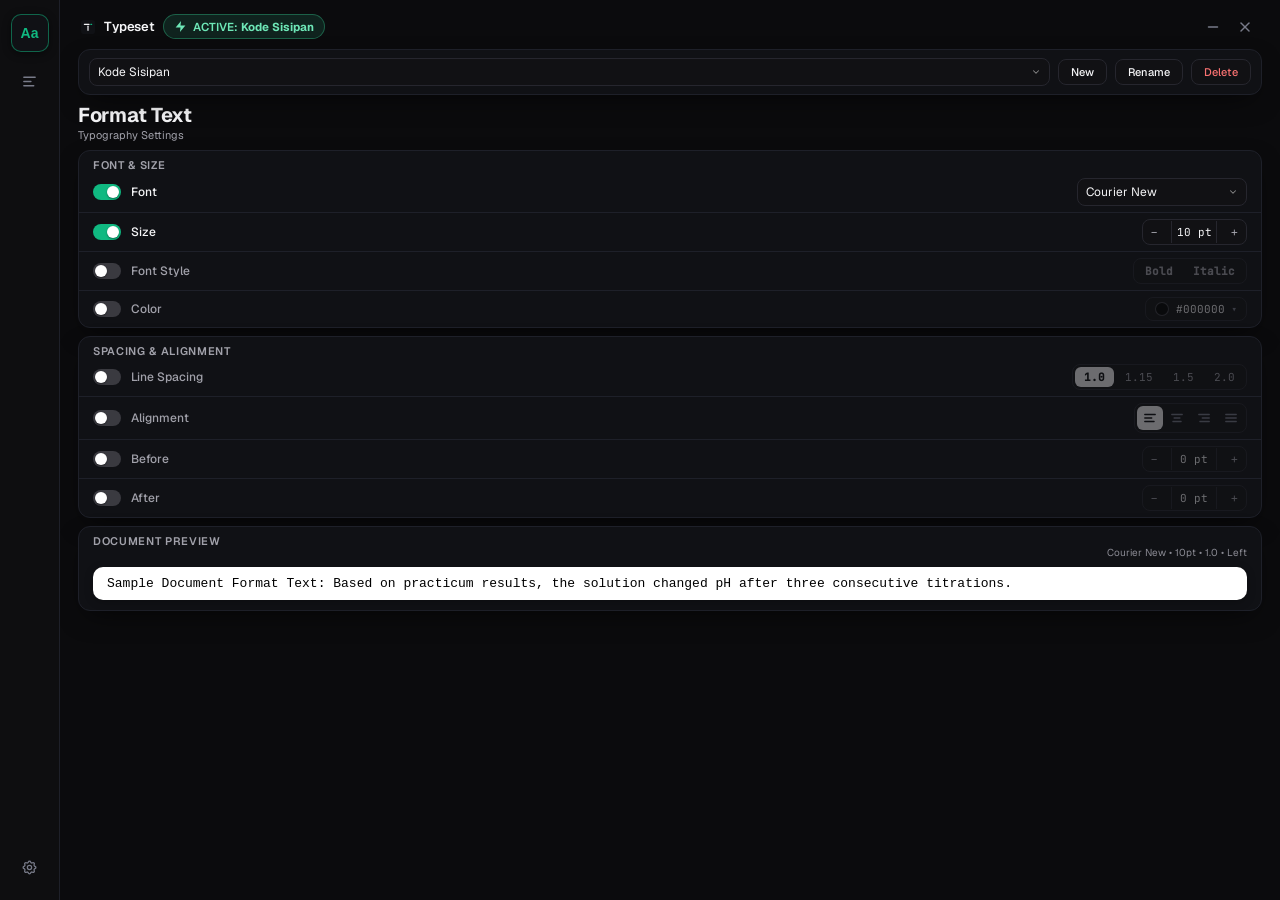
==== commit 5c7e4f91: "Typeset 1.0.14: toast variants and timer fixes, readability - Toast success/error/info variants with" ====
--- a/ui/index.html
+++ b/ui/index.html
@@ -15,7 +15,7 @@
     --border2: #26262e;
     --text: #f5f5f7;
     --muted: #a1a1aa;
-    --subtle: #63636b;
+    --subtle: #8a8a93;
     --dim: #787b89;
     --accent: #10b981;
     --accent-soft: rgba(16, 185, 129, 0.14);
@@ -37,7 +37,7 @@
     --border2: #d2d2d8;
     --text: #1d1d1f;
     --muted: #6e6e73;
-    --subtle: #aeaeb2;
+    --subtle: #76767c;
     --dim: #8e8e93;
     --accent: #0a9b6c;
     --accent-soft: rgba(10, 155, 108, 0.12);
@@ -126,9 +126,12 @@
     background: rgba(52, 211, 153, 0.12);
     border: 1px solid rgba(52, 211, 153, 0.35);
     border-radius: 9999px;
-    font-size: 11.5px; font-weight: 600;
+    font-size: 11.5px; font-weight: 600; font-family: var(--sans);
     color: #6EE7B7;
-  }
+    cursor: pointer;
+  }
+  .active-badge:hover { background: rgba(52, 211, 153, 0.2); }
+  button.active-badge { appearance: none; -webkit-appearance: none; }
 
   .page-title { font-size: 20px; font-weight: 700; letter-spacing: -0.015em; line-height: 1.2; }
   .page-sub { font-size: 11px; color: var(--muted); margin-top: 1px; }
@@ -155,7 +158,7 @@
     flex-shrink: 0;
   }
   .card h2 {
-    font-size: 10px; font-weight: 600; letter-spacing: 0.06em;
+    font-size: 11px; font-weight: 600; letter-spacing: 0.06em;
     text-transform: uppercase; color: var(--muted);
     padding: 7px 14px 0;
   }
@@ -166,8 +169,8 @@
   .row + .row { border-top: 1px solid var(--border); }
   .row-label { display: flex; align-items: center; gap: 10px; min-width: 0; }
   .row-name { font-size: 12px; font-weight: 500; white-space: nowrap; }
-  .row.off { opacity: 0.45; }
-  .row.off .ctl { pointer-events: none; }
+  .row.off .ctl { opacity: 0.4; pointer-events: none; }
+  .row.off .row-name { color: var(--muted); }
   .ctl { display: flex; align-items: center; gap: 6px; }
 
   /* Toggle switch */
@@ -348,15 +351,13 @@
     position: fixed; bottom: 18px; left: 50%;
     transform: translateX(-50%) translateY(80px); opacity: 0;
     display: inline-flex; align-items: center; gap: 8px;
-    background: linear-gradient(180deg, rgba(255,255,255,0.10), rgba(255,255,255,0.03) 45%, rgba(0,0,0,0.28)), rgba(11,11,13,0.72);
+    background: #141416;
     color: #f5f5f7;
-    -webkit-backdrop-filter: blur(20px) saturate(1.5);
-    backdrop-filter: blur(20px) saturate(1.5);
-    border: 1px solid rgba(255, 255, 255, 0.16);
+    border: 1px solid rgba(255, 255, 255, 0.08);
     padding: 7px 16px; border-radius: 10px;
     font-size: 12px; font-weight: 500; font-family: var(--sans);
-    box-shadow: inset 0 1px 0 rgba(255,255,255,0.22), 0 12px 30px rgba(0, 0, 0, 0.55);
-    transition: all 0.25s ease; pointer-events: none; z-index: 100;
+    box-shadow: 0 4px 6px -1px rgba(0, 0, 0, 0.5), 0 10px 24px -3px rgba(0, 0, 0, 0.7);
+    transition: opacity 0.25s ease, transform 0.25s ease; pointer-events: none; z-index: 100;
     white-space: nowrap;
   }
   .toast::before {
@@ -364,6 +365,8 @@
     width: 7px; height: 7px; border-radius: 50%;
     background: var(--accent); flex-shrink: 0;
   }
+  .toast[data-kind="error"]::before { background: var(--danger); }
+  .toast[data-kind="info"]::before { background: var(--muted); }
   body.light .toast { background: #1d1d1f; color: #fff; }
   .toast.show { opacity: 1; transform: translateX(-50%) translateY(0); }
 
@@ -476,7 +479,7 @@
   .upd-title { font-size: 12.5px; font-weight: 700; color: var(--text); white-space: nowrap; }
   .upd-ver { font-family: var(--mono); font-size: 11px; color: var(--muted); white-space: nowrap; }
   .upd-ver .upd-pct { color: var(--accent); font-weight: 500; }
-  .upd-note { font-size: 10px; color: var(--subtle); margin-top: 2px; }
+  .upd-note { font-size: 11px; color: var(--subtle); margin-top: 2px; }
   .upd-actions { display: flex; align-items: center; gap: 7px; flex-shrink: 0; }
   .btn-white {
     background: #f5f5f7; border: 1px solid transparent; color: #0b0b0d;
@@ -527,7 +530,7 @@
   .sc-row.recording { background: var(--accent-soft); }
   .sc-row.recording .sc-combo { animation: pulse 1s infinite; }
   @keyframes pulse { 50% { opacity: 0.45; } }
-  .note { font-size: 10.5px; color: var(--subtle); padding: 6px 14px 8px; }
+  .note { font-size: 11px; color: var(--subtle); padding: 6px 14px 8px; }
   .reset-card { border-color: rgba(248, 113, 113, 0.3); }
   .app-ver {
     text-align: center; font-family: var(--mono);
@@ -566,7 +569,7 @@
       <div class="brand">
         <svg class="brand-logo" viewBox="0 0 512 512" aria-hidden="true"><rect x="32" y="32" width="448" height="448" rx="100" fill="#101115"/><rect x="120" y="148" width="190" height="44" rx="22" fill="#f5f5f7"/><rect x="326" y="148" width="66" height="44" rx="22" fill="#10b981"/><rect x="234" y="210" width="44" height="174" rx="22" fill="#d4d4d8"/></svg>
         <span class="brand-title">Typeset</span>
-        <span class="active-badge" id="badgeActivePreset"><svg width="13" height="13" viewBox="0 0 24 24" style="color:#6EE7B7;flex-shrink:0;" fill="currentColor"><polygon points="13 2 3 14 12 14 11 22 21 10 12 10 13 2"></polygon></svg><span>ACTIVE: <strong id="lblActivePreset">Laprak</strong></span></span>
+        <button type="button" class="active-badge" id="badgeActivePreset" onclick="openSwitcher()" title="Select preset (Win+Shift+F)"><svg width="13" height="13" viewBox="0 0 24 24" style="color:#6EE7B7;flex-shrink:0;" fill="currentColor"><polygon points="13 2 3 14 12 14 11 22 21 10 12 10 13 2"></polygon></svg><span>ACTIVE: <strong id="lblActivePreset">Laprak</strong></span></button>
       </div>
       <div class="win-btns">
         <button type="button" class="win-btn" onclick="winMin()" title="Minimize" aria-label="Minimize"><svg viewBox="0 0 12 12" fill="none" stroke="currentColor" stroke-width="1.5" stroke-linecap="round"><line x1="1.5" y1="6" x2="10.5" y2="6"/></svg></button>
@@ -756,7 +759,7 @@
         <div class="row" id="rowCapAfter">
           <div class="row-label"><label class="tgl"><input type="checkbox" id="tglCapAfter" checked onchange="onCapToggle('after')" /><span class="sw"></span></label><span class="row-name">After</span></div>
           <div class="ctl stepper">
-            <button type="button" onclick="stepCapField('after',-1)" title="Increase">−</button>
+            <button type="button" onclick="stepCapField('after',-1)" title="Decrease">−</button>
             <span class="val" id="capAfterVal">3 pt</span>
             <button type="button" onclick="stepCapField('after',1)" title="Increase">+</button>
           </div>
@@ -851,12 +854,12 @@
       <div class="app-ver" id="appVer">Typeset v1.0.0 &bull; <button type="button" onclick="openChangelog()" title="View release notes on GitHub">View Changelog</button> &bull; <button type="button" onclick="manualCheck()" title="Check for updates now">Check for updates</button></div>
     </section>
 
-    <div id="toast" class="toast"><span id="toastMsg">Tersimpan</span></div>
+    <div id="toast" class="toast" role="status" aria-live="polite"><span id="toastMsg">Saved</span></div>
 
     <div id="dirtyBar" class="dirty-bar">
       <span class="dot"></span>
       <span>Unsaved changes</span>
-      <button type="button" class="btn btn-primary" onclick="saveCurrentPreset()">Save</button>
+      <button type="button" class="btn btn-primary" onclick="saveCurrentPreset()" title="Save (Ctrl+S)">Save <kbd style="font-family:var(--mono); font-size:9px; opacity:0.7;">Ctrl+S</kbd></button>
       <button type="button" class="btn" onclick="revertChanges()">Revert</button>
     </div>
 
@@ -1079,7 +1082,7 @@
   update.dismissed = false;
   update.dismissedFor = '';
   manualCheckPending = true;
-  showToast('Checking for updates...');
+  showToast('Checking for updates...', 'info');
   checkForUpdate();
 }
 
@@ -1104,7 +1107,7 @@
       var wasManual = manualCheckPending;
       manualCheckPending = false;
       if (!j || typeof j.version !== 'string' || typeof j.url !== 'string') {
-        if (wasManual) showToast('Update check failed. Try again.');
+        if (wasManual) showToast('Update check failed. Try again.', 'error');
         return;
       }
       if (cmpVer(j.version, update.current) > 0) {
@@ -1121,12 +1124,12 @@
         }
         renderUpdate();
       } else if (wasManual) {
-        showToast('You are up to date.');
+        showToast('You are up to date.', 'info');
       }
     }).catch(function() {
       if (manualCheckPending) {
         manualCheckPending = false;
-        showToast('Update check failed. Try again.');
+        showToast('Update check failed. Try again.', 'error');
       }
     });
   } catch (e) {}
@@ -1175,7 +1178,10 @@
   return null;
 }
 function refreshDirty() {
-  $('dirtyBar').classList.toggle('show', dirtyPresetName() !== null);
+  var dirty = dirtyPresetName() !== null;
+  $('dirtyBar').classList.toggle('show', dirty);
+  var tst = $('toast');
+  if (tst) tst.style.bottom = dirty ? '70px' : '';
 }
 
 /* ---------- host bridge ---------- */
@@ -1187,11 +1193,14 @@
   document.title = 'AHK_MSG:' + JSON.stringify(payload) + '|~TS~|' + Date.now();
 }
 
-function showToast(text) {
+function showToast(text, kind) {
   $('toastMsg').innerText = text;
   var t = $('toast');
+  t.dataset.kind = kind || 'ok';
+  t.setAttribute('role', (kind === 'error') ? 'alert' : 'status');
   t.classList.add('show');
-  setTimeout(function() { t.classList.remove('show'); }, 1800);
+  try { clearTimeout(t._timer); } catch (e) {}
+  t._timer = setTimeout(function() { t.classList.remove('show'); }, (kind === 'error') ? 3500 : 1800);
 }
 
 /* ---------- tabs ---------- */
@@ -1329,12 +1338,12 @@
 
 function confirmAddPreset() {
   var name = ($('newPresetName').value || '').trim();
-  if (!name) { showToast('Preset name cannot be empty'); return; }
+  if (!name) { showToast('Preset name cannot be empty', 'error'); return; }
   if (presetEditorMode === 'rename') {
     confirmRenamePreset(name);
     return;
   }
-  if (presetNameTaken(name)) { showToast('Preset name already exists: ' + name); return; }
+  if (presetNameTaken(name)) { showToast('Preset name already exists: ' + name, 'error'); return; }
   var srcName = curPresetName();
   var src;
   if (srcName && state.presets[srcName]) {
@@ -1363,7 +1372,7 @@
   var old = renameTarget;
   if (!old || !state.presets[old]) { cancelAddPreset(); return; }
   if (name === old) { cancelAddPreset(); return; }
-  if (presetNameTaken(name, old)) { showToast('Preset name already exists: ' + name); return; }
+  if (presetNameTaken(name, old)) { showToast('Preset name already exists: ' + name, 'error'); return; }
   state.presets[name] = state.presets[old];
   delete state.presets[old];
   if (snapshots[old]) {
@@ -1385,7 +1394,7 @@
 
 function showDeletePop() {
   var name = curPresetName();
-  if (!name || !state.presets[name]) { showToast('No presets to delete.'); return; }
+  if (!name || !state.presets[name]) { showToast('No presets to delete.', 'error'); return; }
   $('deletePopText').innerText = 'Delete preset "' + name + '"?';
   $('deletePop').classList.remove('hidden');
 }
@@ -1477,7 +1486,7 @@
         imported++;
       });
     } catch (e) {
-      showToast('Import failed: not a Typeset backup.');
+      showToast('Import failed: not a Typeset backup.', 'error');
       return;
     }
     if (!state.presets[state.activePreset]) {
@@ -1491,7 +1500,7 @@
     showToast('Imported ' + imported + ' preset(s)' + (renamed ? ', ' + renamed + ' renamed' : '') + (skipped ? ', ' + skipped + ' skipped' : '') + '.');
     refreshDirty();
   };
-  try { rd.readAsText(f); } catch (e) { showToast('Import failed: cannot read file.'); }
+  try { rd.readAsText(f); } catch (e) { showToast('Import failed: cannot read file.', 'error'); }
 }
 
 /* ---------- form load/save ---------- */
@@ -2098,7 +2107,7 @@
       }).catch(function() {});
     } catch (e) {}
   } else {
-    showToast('Eyedropper not supported here');
+    showToast('Eyedropper not supported here', 'error');
   }
 }
 
@@ -2236,7 +2245,7 @@
     var mods = display;
     var others = ['format', 'switcher', 'capTable', 'capFig', 'menu'].map(function(x) { return normCombo(state.shortcuts[x]); });
     var dup = others.some(function(o) { return o === normCombo(mods + '+Right') || o === normCombo(mods + '+Left'); });
-    if (dup) { showToast('Shortcut already in use'); return; }
+    if (dup) { showToast('Shortcut already in use', 'error'); return; }
     state.shortcuts.heading = mods;
   } else {
     var mine = normCombo(display);
@@ -2244,7 +2253,7 @@
       if (d.id === id || d.id === 'heading') return false;
       return normCombo(state.shortcuts[d.id]) === mine;
     }) || normCombo(state.shortcuts.heading + '+Right') === mine || normCombo(state.shortcuts.heading + '+Left') === mine;
-    if (clash) { showToast('Shortcut already in use'); return; }
+    if (clash) { showToast('Shortcut already in use', 'error'); return; }
     state.shortcuts[id] = display;
   }
   renderShortcutRows();
@@ -2255,6 +2264,13 @@
 /* ---------- global keys ---------- */
 
 document.addEventListener('keydown', function(e) {
+  if ((e.key === 's' || e.key === 'S') && (e.ctrlKey || e.metaKey) && !e.altKey) {
+    if (dirtyPresetName() !== null) {
+      e.preventDefault();
+      saveCurrentPreset();
+      return;
+    }
+  }
   if (e.key === 'Escape') {
     if (!$('palPop').classList.contains('hidden')) { closePalette(false); return; }
     if (!$('fontPop').classList.contains('hidden')) { closeFontPop(); return; }
@@ -2262,13 +2278,15 @@
     if (!$('resetPop').classList.contains('hidden')) { hideResetPop(); return; }
     if (!$('presetEditor').classList.contains('hidden')) { cancelAddPreset(); return; }
     if (recId) { stopRec(); return; }
+    if (!$('switchPop').classList.contains('hidden')) { hideSwitchPop(); return; }
+    if (dirtyPresetName() !== null) { revertChanges(); return; }
   }
   if (recId) {
     e.preventDefault();
     e.stopPropagation();
     var r = eventToDisplay(e, recId);
-    if (r.error) { showToast(r.error); return; }
-    if (recId === 'heading' && !r.arrow) { showToast('Heading requires an arrow key'); return; }
+    if (r.error) { showToast(r.error, 'error'); return; }
+    if (recId === 'heading' && !r.arrow) { showToast('Heading requires an arrow key', 'error'); return; }
     finishRec(r.display, r.arrow);
     return;
   }
@@ -2403,6 +2421,7 @@
 
 function winMin() { sendToHost({ action: 'winMin' }); }
 function winClose() { sendToHost({ action: 'winClose' }); }
+function openSwitcher() { sendToHost({ action: 'openSwitcher' }); }
 
 function wireTitlebar() {
   var h = $('appHeader');
@@ -2479,6 +2498,7 @@
 window.manualCheck = manualCheck;
 window.winMin = winMin;
 window.winClose = winClose;
+window.openSwitcher = openSwitcher;
 window.renderUpdate = renderUpdate;
 
 /* ---------- switch guard popover ---------- */
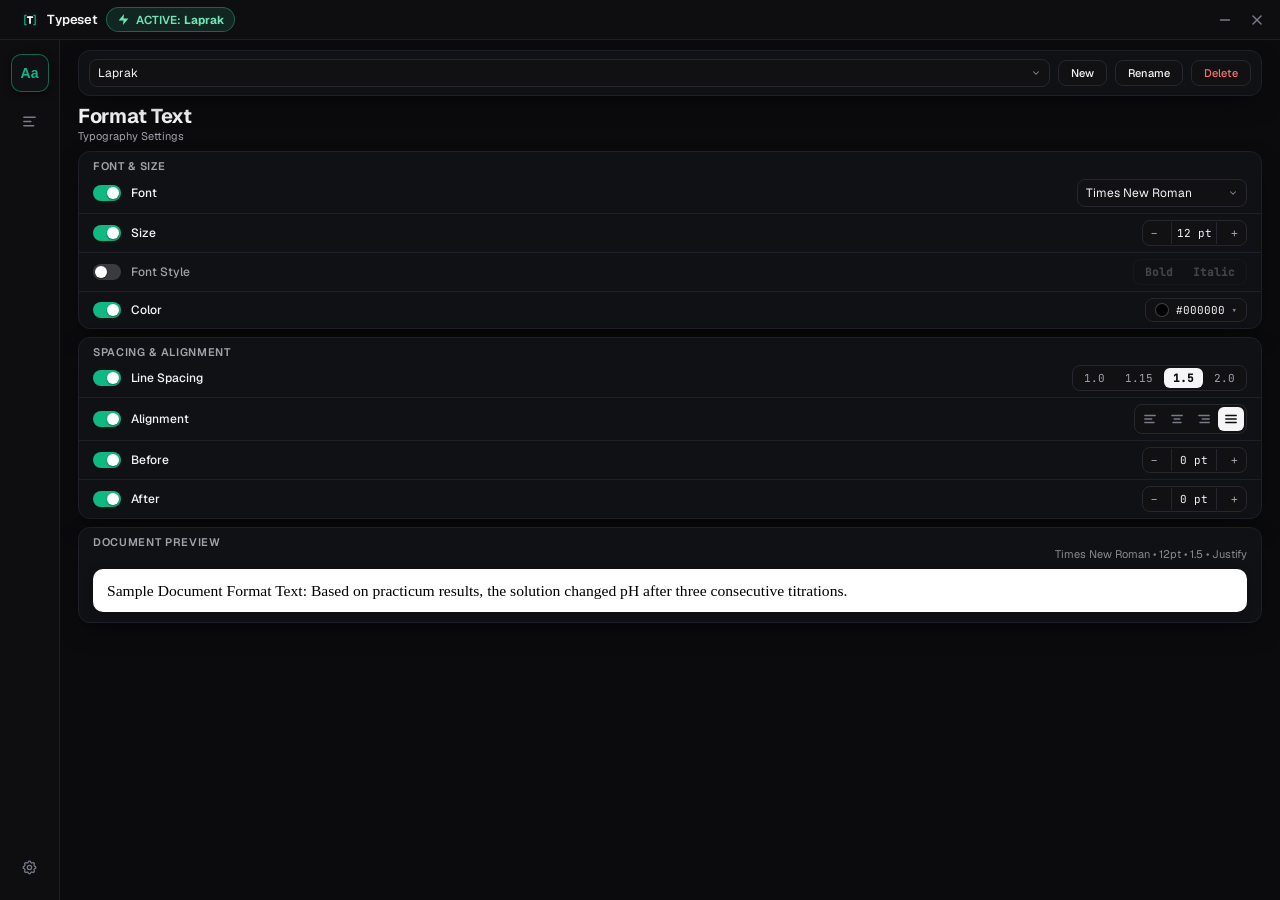
==== commit a356efc1: "Typeset 1.0.15: Hark UI polish merge, save-toast position fix - Full-width title bar with bracket T " ====
--- a/ui/index.html
+++ b/ui/index.html
@@ -61,10 +61,13 @@
 
   .app-window {
     width: 100%; height: 100vh;
-    display: flex; flex-direction: row;
+    display: flex; flex-direction: column;
     background: var(--bg);
     overflow: hidden;
   }
+
+  /* Body di bawah title bar: rail + kolom utama */
+  .app-body { flex: 1; min-height: 0; display: flex; flex-direction: row; }
 
   /* Rail kiri */
   .side-rail {
@@ -104,12 +107,14 @@
 
   .app-header {
     display: flex; align-items: center; justify-content: space-between;
-    padding: 4px 2px 2px;
+    height: 40px; padding: 0 8px 0 21px;
+    background: var(--panel2);
+    border-bottom: 1px solid var(--border);
     flex-shrink: 0;
     -webkit-user-select: none; user-select: none;
   }
   .brand { display: flex; align-items: center; gap: 8px; }
-  .brand-logo { width: 16px; height: 16px; border-radius: 4px; flex-shrink: 0; }
+  .brand-logo { width: 18px; height: 18px; border-radius: 4px; flex-shrink: 0; }
   .brand-title { font-size: 13px; font-weight: 600; letter-spacing: -0.01em; }
   .win-btns { display: flex; align-items: center; gap: 2px; }
   .win-btn {
@@ -126,12 +131,9 @@
     background: rgba(52, 211, 153, 0.12);
     border: 1px solid rgba(52, 211, 153, 0.35);
     border-radius: 9999px;
-    font-size: 11.5px; font-weight: 600; font-family: var(--sans);
+    font-size: 11.5px; font-weight: 600;
     color: #6EE7B7;
-    cursor: pointer;
-  }
-  .active-badge:hover { background: rgba(52, 211, 153, 0.2); }
-  button.active-badge { appearance: none; -webkit-appearance: none; }
+  }
 
   .page-title { font-size: 20px; font-weight: 700; letter-spacing: -0.015em; line-height: 1.2; }
   .page-sub { font-size: 11px; color: var(--muted); margin-top: 1px; }
@@ -169,7 +171,7 @@
   .row + .row { border-top: 1px solid var(--border); }
   .row-label { display: flex; align-items: center; gap: 10px; min-width: 0; }
   .row-name { font-size: 12px; font-weight: 500; white-space: nowrap; }
-  .row.off .ctl { opacity: 0.4; pointer-events: none; }
+  .row.off .ctl { opacity: 0.35; pointer-events: none; }
   .row.off .row-name { color: var(--muted); }
   .ctl { display: flex; align-items: center; gap: 6px; }
 
@@ -341,7 +343,7 @@
     box-shadow: 0 2px 8px rgba(0, 0, 0, 0.25);
   }
   body.light .preview-paper { border: 1px solid var(--border2); box-shadow: 0 2px 8px rgba(0,0,0,.1); }
-  .preview-meta { font-size: 10px; color: var(--subtle); text-align: right; padding: 0 14px; margin-top: -2px; }
+  .preview-meta { font-size: 11px; color: var(--subtle); text-align: right; padding: 0 14px; margin-top: -2px; }
   .preview-text { width: 100%; word-break: break-word; }
 
   .tab-content { display: flex; flex-direction: column; gap: 8px; min-height: 0; }
@@ -349,26 +351,28 @@
   /* Toast + dirty bar + popover */
   .toast {
     position: fixed; bottom: 18px; left: 50%;
-    transform: translateX(-50%) translateY(80px); opacity: 0;
+    transform: translateX(-50%) translateY(12px); opacity: 0;
     display: inline-flex; align-items: center; gap: 8px;
-    background: #141416;
-    color: #f5f5f7;
-    border: 1px solid rgba(255, 255, 255, 0.08);
-    padding: 7px 16px; border-radius: 10px;
-    font-size: 12px; font-weight: 500; font-family: var(--sans);
-    box-shadow: 0 4px 6px -1px rgba(0, 0, 0, 0.5), 0 10px 24px -3px rgba(0, 0, 0, 0.7);
-    transition: opacity 0.25s ease, transform 0.25s ease; pointer-events: none; z-index: 100;
-    white-space: nowrap;
+    background: #141416; color: #f5f5f7;
+    border: 1px solid rgba(255, 255, 255, 0.10);
+    padding: 8px 16px 8px 14px; border-radius: 9999px;
+    font-size: 12px; font-weight: 600; font-family: var(--sans);
+    box-shadow: 0 12px 30px rgba(0, 0, 0, 0.45);
+    transition: opacity 0.18s ease, transform 0.18s ease, bottom 0.22s ease;
+    pointer-events: none; z-index: 100; white-space: nowrap;
   }
   .toast::before {
-    content: "";
-    width: 7px; height: 7px; border-radius: 50%;
+    content: ""; width: 7px; height: 7px; border-radius: 50%;
     background: var(--accent); flex-shrink: 0;
   }
-  .toast[data-kind="error"]::before { background: var(--danger); }
-  .toast[data-kind="info"]::before { background: var(--muted); }
+  .toast[data-kind="error"]::before { background: #f87171; }
+  .toast[data-kind="info"]::before { background: #a1a1aa; }
   body.light .toast { background: #1d1d1f; color: #fff; }
   .toast.show { opacity: 1; transform: translateX(-50%) translateY(0); }
+  .toast.lift { bottom: 64px; }
+  .kbd { font-family: var(--mono); font-size: 10px; color: var(--muted); border: 1px solid var(--border2); border-radius: 4px; padding: 0 4px; margin-left: 4px; }
+  body.light .btn-primary .kbd { color: #c7c7cc; border-color: #3a3a40; }
+  .btn-primary .kbd { color: #6e6e73; border-color: #c7c7cc; }
 
   .dirty-bar {
     position: absolute; bottom: 10px; left: 50%;
@@ -549,6 +553,18 @@
 <body>
 
 <main class="app-window" aria-label="Typeset Window">
+  <header class="app-header" id="appHeader" title="Drag to move">
+    <div class="brand">
+      <svg class="brand-logo" viewBox="0 0 512 512" aria-hidden="true"><rect x="16" y="16" width="480" height="480" rx="112" fill="#101115"/><path d="M150 120 H108 V392 H150 M362 120 H404 V392 H362" fill="none" stroke="#10b981" stroke-width="32" stroke-linejoin="round" stroke-linecap="round"/><rect x="168" y="150" width="176" height="52" rx="8" fill="#f5f5f7"/><rect x="230" y="150" width="52" height="212" rx="8" fill="#f5f5f7"/></svg>
+      <span class="brand-title">Typeset</span>
+      <span class="active-badge" id="badgeActivePreset"><svg width="13" height="13" viewBox="0 0 24 24" style="color:#6EE7B7;flex-shrink:0;" fill="currentColor"><polygon points="13 2 3 14 12 14 11 22 21 10 12 10 13 2"></polygon></svg><span>ACTIVE: <strong id="lblActivePreset">Laprak</strong></span></span>
+    </div>
+    <div class="win-btns">
+      <button type="button" class="win-btn" onclick="winMin()" title="Minimize" aria-label="Minimize"><svg viewBox="0 0 12 12" fill="none" stroke="currentColor" stroke-width="1.5" stroke-linecap="round"><line x1="1.5" y1="6" x2="10.5" y2="6"/></svg></button>
+      <button type="button" class="win-btn close" onclick="winClose()" title="Close" aria-label="Close"><svg viewBox="0 0 12 12" fill="none" stroke="currentColor" stroke-width="1.5" stroke-linecap="round"><line x1="2" y1="2" x2="10" y2="10"/><line x1="10" y1="2" x2="2" y2="10"/></svg></button>
+    </div>
+  </header>
+  <div class="app-body">
   <aside class="side-rail" aria-label="Navigation">
     <div class="rail-group">
       <button id="railBtnText" type="button" class="rail-btn active" onclick="switchTab('text')" title="Format Text" aria-label="Format Text" aria-selected="true">Aa</button>
@@ -565,17 +581,6 @@
   </aside>
 
   <div class="main-col">
-    <header class="app-header" id="appHeader" title="Drag to move">
-      <div class="brand">
-        <svg class="brand-logo" viewBox="0 0 512 512" aria-hidden="true"><rect x="32" y="32" width="448" height="448" rx="100" fill="#101115"/><rect x="120" y="148" width="190" height="44" rx="22" fill="#f5f5f7"/><rect x="326" y="148" width="66" height="44" rx="22" fill="#10b981"/><rect x="234" y="210" width="44" height="174" rx="22" fill="#d4d4d8"/></svg>
-        <span class="brand-title">Typeset</span>
-        <button type="button" class="active-badge" id="badgeActivePreset" onclick="openSwitcher()" title="Select preset (Win+Shift+F)"><svg width="13" height="13" viewBox="0 0 24 24" style="color:#6EE7B7;flex-shrink:0;" fill="currentColor"><polygon points="13 2 3 14 12 14 11 22 21 10 12 10 13 2"></polygon></svg><span>ACTIVE: <strong id="lblActivePreset">Laprak</strong></span></button>
-      </div>
-      <div class="win-btns">
-        <button type="button" class="win-btn" onclick="winMin()" title="Minimize" aria-label="Minimize"><svg viewBox="0 0 12 12" fill="none" stroke="currentColor" stroke-width="1.5" stroke-linecap="round"><line x1="1.5" y1="6" x2="10.5" y2="6"/></svg></button>
-        <button type="button" class="win-btn close" onclick="winClose()" title="Close" aria-label="Close"><svg viewBox="0 0 12 12" fill="none" stroke="currentColor" stroke-width="1.5" stroke-linecap="round"><line x1="2" y1="2" x2="10" y2="10"/><line x1="10" y1="2" x2="2" y2="10"/></svg></button>
-      </div>
-    </header>
 
     <div class="preset-card">
       <div class="preset-row" id="presetRowView">
@@ -854,13 +859,13 @@
       <div class="app-ver" id="appVer">Typeset v1.0.0 &bull; <button type="button" onclick="openChangelog()" title="View release notes on GitHub">View Changelog</button> &bull; <button type="button" onclick="manualCheck()" title="Check for updates now">Check for updates</button></div>
     </section>
 
-    <div id="toast" class="toast" role="status" aria-live="polite"><span id="toastMsg">Saved</span></div>
+    <div id="toast" class="toast" role="status" aria-live="polite"><span id="toastMsg"></span></div>
 
     <div id="dirtyBar" class="dirty-bar">
       <span class="dot"></span>
       <span>Unsaved changes</span>
-      <button type="button" class="btn btn-primary" onclick="saveCurrentPreset()" title="Save (Ctrl+S)">Save <kbd style="font-family:var(--mono); font-size:9px; opacity:0.7;">Ctrl+S</kbd></button>
-      <button type="button" class="btn" onclick="revertChanges()">Revert</button>
+      <button type="button" class="btn btn-primary" onclick="saveCurrentPreset()" title="Save (Ctrl+S)">Save<span class="kbd">Ctrl S</span></button>
+      <button type="button" class="btn" onclick="revertChanges()" title="Revert (Esc)">Revert<span class="kbd">Esc</span></button>
     </div>
 
     <div class="popover hidden" id="fontPop">
@@ -888,6 +893,7 @@
     </div>
 
   </div>
+</div>
 </main>
 
 <datalist id="fontList">
@@ -1178,10 +1184,7 @@
   return null;
 }
 function refreshDirty() {
-  var dirty = dirtyPresetName() !== null;
-  $('dirtyBar').classList.toggle('show', dirty);
-  var tst = $('toast');
-  if (tst) tst.style.bottom = dirty ? '70px' : '';
+  $('dirtyBar').classList.toggle('show', dirtyPresetName() !== null);
 }
 
 /* ---------- host bridge ---------- */
@@ -1193,14 +1196,18 @@
   document.title = 'AHK_MSG:' + JSON.stringify(payload) + '|~TS~|' + Date.now();
 }
 
+var toastTimer = null;
 function showToast(text, kind) {
+  kind = kind || 'ok';
+  var t = $('toast');
   $('toastMsg').innerText = text;
-  var t = $('toast');
-  t.dataset.kind = kind || 'ok';
-  t.setAttribute('role', (kind === 'error') ? 'alert' : 'status');
+  t.dataset.kind = kind;
+  t.setAttribute('role', kind === 'error' ? 'alert' : 'status');
+  var db = $('dirtyBar');
+  t.classList.toggle('lift', !!(db && db.classList.contains('show')));
   t.classList.add('show');
-  try { clearTimeout(t._timer); } catch (e) {}
-  t._timer = setTimeout(function() { t.classList.remove('show'); }, (kind === 'error') ? 3500 : 1800);
+  clearTimeout(toastTimer);
+  toastTimer = setTimeout(function() { t.classList.remove('show'); }, kind === 'error' ? 3500 : 1800);
 }
 
 /* ---------- tabs ---------- */
@@ -1806,7 +1813,7 @@
   }
   commitCaptionInputs();
   snapshot(name);
-  $('dirtyBar').classList.remove('show');
+  refreshDirty();
   showToast('Preset "' + name + '" saved!');
   sendToHost({ action: 'savePreset', name: name, data: packPreset(name) });
 }
@@ -2264,13 +2271,6 @@
 /* ---------- global keys ---------- */
 
 document.addEventListener('keydown', function(e) {
-  if ((e.key === 's' || e.key === 'S') && (e.ctrlKey || e.metaKey) && !e.altKey) {
-    if (dirtyPresetName() !== null) {
-      e.preventDefault();
-      saveCurrentPreset();
-      return;
-    }
-  }
   if (e.key === 'Escape') {
     if (!$('palPop').classList.contains('hidden')) { closePalette(false); return; }
     if (!$('fontPop').classList.contains('hidden')) { closeFontPop(); return; }
@@ -2278,15 +2278,13 @@
     if (!$('resetPop').classList.contains('hidden')) { hideResetPop(); return; }
     if (!$('presetEditor').classList.contains('hidden')) { cancelAddPreset(); return; }
     if (recId) { stopRec(); return; }
-    if (!$('switchPop').classList.contains('hidden')) { hideSwitchPop(); return; }
-    if (dirtyPresetName() !== null) { revertChanges(); return; }
   }
   if (recId) {
     e.preventDefault();
     e.stopPropagation();
     var r = eventToDisplay(e, recId);
-    if (r.error) { showToast(r.error, 'error'); return; }
-    if (recId === 'heading' && !r.arrow) { showToast('Heading requires an arrow key', 'error'); return; }
+    if (r.error) { showToast(r.error); return; }
+    if (recId === 'heading' && !r.arrow) { showToast('Heading requires an arrow key'); return; }
     finishRec(r.display, r.arrow);
     return;
   }
@@ -2421,11 +2419,21 @@
 
 function winMin() { sendToHost({ action: 'winMin' }); }
 function winClose() { sendToHost({ action: 'winClose' }); }
-function openSwitcher() { sendToHost({ action: 'openSwitcher' }); }
+
+document.addEventListener('keydown', function(e) {
+  var db = $('dirtyBar');
+  if (!db || !db.classList.contains('show')) return;
+  if ((e.ctrlKey || e.metaKey) && (e.key === 's' || e.key === 'S')) { e.preventDefault(); saveCurrentPreset(); }
+  else if (e.key === 'Escape' && !document.querySelector('.popover:not(.hidden)') && document.activeElement.tagName !== 'INPUT') { revertChanges(); }
+});
+
+function openSwitcherFromBadge(e) { e.stopPropagation(); sendToHost({ action: 'openSwitcher' }); }
 
 function wireTitlebar() {
   var h = $('appHeader');
   if (h) h.addEventListener('mousedown', titlebarDrag);
+  var b = $('badgeActivePreset');
+  if (b) { b.addEventListener('mousedown', function(e){ e.stopPropagation(); }); b.addEventListener('click', openSwitcherFromBadge); b.title = 'Switch preset (Win+Shift+F)'; b.style.cursor = 'pointer'; }
 }
 
 window.addEventListener('DOMContentLoaded', function() {
@@ -2498,7 +2506,6 @@
 window.manualCheck = manualCheck;
 window.winMin = winMin;
 window.winClose = winClose;
-window.openSwitcher = openSwitcher;
 window.renderUpdate = renderUpdate;
 
 /* ---------- switch guard popover ---------- */
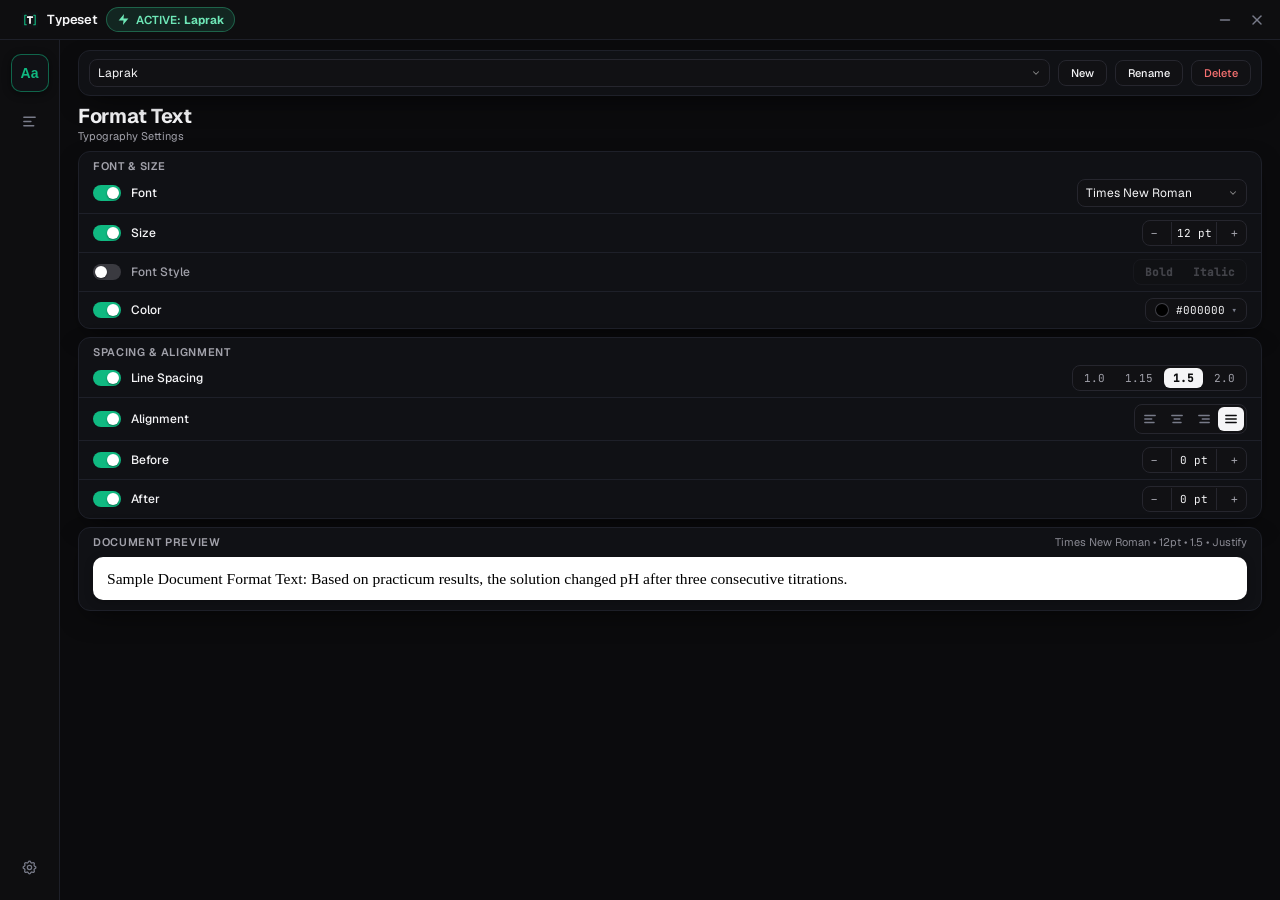
==== commit 16aadfca: "Typeset 1.0.16: caption & heading line spacing, settings footer pinned, switcher fits content" ====
--- a/ui/index.html
+++ b/ui/index.html
@@ -171,6 +171,7 @@
   .row + .row { border-top: 1px solid var(--border); }
   .row-label { display: flex; align-items: center; gap: 10px; min-width: 0; }
   .row-name { font-size: 12px; font-weight: 500; white-space: nowrap; }
+  .row-hint { font-size: 11px; color: var(--subtle); white-space: nowrap; overflow: hidden; text-overflow: ellipsis; }
   .row.off .ctl { opacity: 0.35; pointer-events: none; }
   .row.off .row-name { color: var(--muted); }
   .ctl { display: flex; align-items: center; gap: 6px; }
@@ -344,6 +345,8 @@
   }
   body.light .preview-paper { border: 1px solid var(--border2); box-shadow: 0 2px 8px rgba(0,0,0,.1); }
   .preview-meta { font-size: 11px; color: var(--subtle); text-align: right; padding: 0 14px; margin-top: -2px; }
+  .card h2.preview-head { display: flex; align-items: baseline; justify-content: space-between; gap: 10px; padding-right: 14px; }
+  .card h2.preview-head .preview-meta { padding: 0; margin: 0; font-weight: 400; letter-spacing: 0; text-transform: none; white-space: nowrap; overflow: hidden; text-overflow: ellipsis; }
   .preview-text { width: 100%; word-break: break-word; }
 
   .tab-content { display: flex; flex-direction: column; gap: 8px; min-height: 0; }
@@ -520,7 +523,10 @@
   @keyframes upd-rot { to { transform: rotate(360deg); } }
 
   /* Pengaturan */
-  #tabSettings { gap: 6px; }
+  #tabSettings { gap: 6px; flex: 1; }
+  #tabSettings .app-ver { margin-top: auto; padding-bottom: 2px; }
+  .page-head { display: flex; align-items: flex-end; justify-content: space-between; gap: 12px; }
+  .page-head .seg { margin-bottom: 1px; }
   #tabSettings .sc-row { padding: 3px 14px; }
   #tabSettings .note { padding: 4px 14px 5px; }
   .sc-row {
@@ -694,26 +700,21 @@
       </div>
 
       <div class="card">
-        <h2>Document Preview</h2>
-        <div class="preview-meta" id="previewMeta"></div>
+        <h2 class="preview-head"><span>Document Preview</span><span class="preview-meta" id="previewMeta"></span></h2>
         <div class="preview-paper"><div id="previewText" class="preview-text">Sample Document Format Text: Based on practicum results, the solution changed pH after three consecutive titrations.</div></div>
       </div>
     </section>
 
     <!-- TAB CAPTION -->
     <section id="tabCaption" class="tab-content" style="display:none;">
-      <div>
-        <div class="page-title">Caption &amp; Heading</div>
-        <div class="page-sub">Caption &amp; Heading Styles</div>
-      </div>
-
-      <div class="card">
-        <div class="row" style="padding-top:8px; padding-bottom:8px;">
-          <span class="row-name">Caption Target</span>
-          <div class="ctl seg">
-            <button type="button" id="btnCapTabel" onclick="switchCaptionType('tabel')">Table</button>
-            <button type="button" id="btnCapGambar" onclick="switchCaptionType('gambar')">Figure</button>
-          </div>
+      <div class="page-head">
+        <div>
+          <div class="page-title">Caption &amp; Heading</div>
+          <div class="page-sub">Caption &amp; Heading Styles</div>
+        </div>
+        <div class="ctl seg" role="tablist" aria-label="Caption target" title="Caption target">
+          <button type="button" id="btnCapTabel" onclick="switchCaptionType('tabel')">Table</button>
+          <button type="button" id="btnCapGambar" onclick="switchCaptionType('gambar')">Figure</button>
         </div>
       </div>
 
@@ -744,6 +745,15 @@
 
       <div class="card">
         <h2>Alignment &amp; Spacing</h2>
+        <div class="row" id="rowCapSpacing">
+          <div class="row-label"><label class="tgl"><input type="checkbox" id="tglCapSpacing" checked onchange="onCapToggle('spacing')" /><span class="sw"></span></label><span class="row-name">Line Spacing</span></div>
+          <div class="ctl seg" id="segCapSpacing">
+            <button type="button" data-sp="1.0" onclick="setCapSpacing('1.0')">1.0</button>
+            <button type="button" data-sp="1.15" onclick="setCapSpacing('1.15')">1.15</button>
+            <button type="button" data-sp="1.5" onclick="setCapSpacing('1.5')">1.5</button>
+            <button type="button" data-sp="2.0" onclick="setCapSpacing('2.0')">2.0</button>
+          </div>
+        </div>
         <div class="row" id="rowCapAlign">
           <div class="row-label"><label class="tgl"><input type="checkbox" id="tglCapAlign" checked onchange="onCapToggle('align')" /><span class="sw"></span></label><span class="row-name">Alignment</span></div>
           <div class="ctl align-group" id="capAlignGroup">
@@ -772,8 +782,20 @@
       </div>
 
       <div class="card">
-        <h2>Caption Preview</h2>
-        <div class="preview-meta" id="previewCapMeta"></div>
+        <h2>Heading</h2>
+        <div class="row" id="rowHeadSpacing">
+          <div class="row-label"><label class="tgl"><input type="checkbox" id="tglHeadSpacing" onchange="onHeadingToggle()" /><span class="sw"></span></label><span class="row-name">Line Spacing</span><span class="row-hint">Applied by the Heading Cycler</span></div>
+          <div class="ctl seg" id="segHeadSpacing">
+            <button type="button" data-sp="1.0" onclick="setHeadingSpacing('1.0')">1.0</button>
+            <button type="button" data-sp="1.15" onclick="setHeadingSpacing('1.15')">1.15</button>
+            <button type="button" data-sp="1.5" onclick="setHeadingSpacing('1.5')">1.5</button>
+            <button type="button" data-sp="2.0" onclick="setHeadingSpacing('2.0')">2.0</button>
+          </div>
+        </div>
+      </div>
+
+      <div class="card">
+        <h2 class="preview-head"><span>Caption Preview</span><span class="preview-meta" id="previewCapMeta"></span></h2>
         <div class="preview-paper"><div id="previewCapText" class="preview-text">Table 1.1 Sample Observation Results and Spectrophotometer Absorbance Measurements</div></div>
       </div>
     </section>
@@ -923,9 +945,24 @@
 function clone(o) { return JSON.parse(JSON.stringify(o)); }
 
 function defaultUse8() { return { font: true, size: true, style: true, color: true, spacing: true, align: true, before: true, after: true }; }
-function defaultUse6() { return { font: true, size: true, color: true, align: true, before: true, after: true }; }
+function defaultUse6() { return { font: true, size: true, color: true, align: true, before: true, after: true, spacing: true }; }
 function defaultCap(align) {
-  return { font: 'Times New Roman', size: '10', align: align, before: '6', after: '3', color: '#000000', use: defaultUse6() };
+  return { font: 'Times New Roman', size: '10', align: align, before: '6', after: '3', color: '#000000', spacing: '1.0', use: defaultUse6() };
+}
+function defaultHeading() { return { spacing: '1.0', use: { spacing: false } }; }
+function normCap(c, align) {
+  var d = defaultCap(align);
+  c = c || d;
+  if (!c.use) c.use = defaultUse6();
+  Object.keys(d.use).forEach(function(k) { if (typeof c.use[k] !== 'boolean') c.use[k] = true; });
+  if (!c.spacing) c.spacing = '1.0';
+  return c;
+}
+function normHeading(h) {
+  if (!h || typeof h !== 'object') h = defaultHeading();
+  if (!h.spacing) h.spacing = '1.0';
+  if (!h.use || typeof h.use.spacing !== 'boolean') h.use = { spacing: false };
+  return h;
 }
 
 var state = {
@@ -1151,7 +1188,8 @@
     p = {
       font: 'Times New Roman', size: '12', spacing: '1.5', before: '0', after: '0',
       color: '#000000', align: 'Justify', style: 'none', use: defaultUse8(),
-      captions: { tabel: defaultCap('Left'), gambar: defaultCap('Center') }
+      captions: { tabel: defaultCap('Left'), gambar: defaultCap('Center') },
+      heading: defaultHeading()
     };
     state.presets[name] = p;
   }
@@ -1159,9 +1197,9 @@
   if (typeof p.style !== 'string') p.style = 'none';
   if (!p.captions) p.captions = { tabel: defaultCap('Left'), gambar: defaultCap('Center') };
   ['tabel', 'gambar'].forEach(function(t) {
-    if (!p.captions[t]) p.captions[t] = defaultCap(t === 'tabel' ? 'Left' : 'Center');
-    if (!p.captions[t].use) p.captions[t].use = defaultUse6();
+    p.captions[t] = normCap(p.captions[t], t === 'tabel' ? 'Left' : 'Center');
   });
+  p.heading = normHeading(p.heading);
   return p;
 }
 
@@ -1360,7 +1398,8 @@
     src = {
       font: 'Times New Roman', size: '12', spacing: '1.5', before: '0', after: '0',
       color: '#000000', align: 'Justify', style: 'none', use: defaultUse8(),
-      captions: { tabel: defaultCap('Left'), gambar: defaultCap('Center') }
+      captions: { tabel: defaultCap('Left'), gambar: defaultCap('Center') },
+      heading: defaultHeading()
     };
   }
   if (!src.font) src.font = 'Times New Roman';
@@ -1449,17 +1488,27 @@
   var c = defaultCap(defAlign);
   if (typeof pack !== 'string' || !pack) return c;
   var d = pack.split('|');
-  if (d.length >= 7 && /^[01]{6}$/.test((d[6] || '').trim())) {
+  if (d.length >= 7 && /^[01]{6,7}$/.test((d[6] || '').trim())) {
     c.font = (d[0] || '').trim() || c.font;
     c.size = (d[1] || '').trim() || c.size;
     c.align = (d[2] || '').trim() || c.align;
     c.before = (d[3] || '').trim() || c.before;
     c.after = (d[4] || '').trim() || c.after;
     c.color = (d[5] || '').trim() || c.color;
-    var fl = d[6].trim(), keys = ['font', 'size', 'color', 'align', 'before', 'after'];
-    for (var i = 0; i < 6; i++) c.use[keys[i]] = fl.charAt(i) === '1';
+    var fl = d[6].trim(), keys = ['font', 'size', 'color', 'align', 'before', 'after', 'spacing'];
+    for (var i = 0; i < fl.length && i < 7; i++) c.use[keys[i]] = fl.charAt(i) === '1';
+    if (fl.length === 7) c.spacing = (d[7] || '').trim() || c.spacing;
   }
   return c;
+}
+
+function parsePackHeading(pack) {
+  var h = defaultHeading();
+  if (typeof pack !== 'string' || !pack) return h;
+  var d = pack.split('|');
+  h.spacing = (d[0] || '').trim() || h.spacing;
+  h.use.spacing = (d[1] || '').trim() === '1';
+  return h;
 }
 
 function importPresetsFile(input) {
@@ -1487,6 +1536,7 @@
           tabel: parsePackCaption(entry.tabel, 'Left'),
           gambar: parsePackCaption(entry.gambar, 'Center')
         };
+        p.heading = parsePackHeading(entry.heading);
         state.presets[name] = p;
         snapshot(name);
         sendToHost({ action: 'savePreset', name: name, data: packPreset(name) });
@@ -1786,7 +1836,7 @@
 }
 
 function useToFlags6(u) {
-  var keys = ['font', 'size', 'color', 'align', 'before', 'after'];
+  var keys = ['font', 'size', 'color', 'align', 'before', 'after', 'spacing'];
   var s = '';
   keys.forEach(function(k) { s += u[k] ? '1' : '0'; });
   return s;
@@ -1801,6 +1851,8 @@
   delete data.use;
   delete data.captions.tabel.use;
   delete data.captions.gambar.use;
+  data.hflag = p.heading.use.spacing ? '1' : '0';
+  delete data.heading.use;
   return data;
 }
 
@@ -1857,7 +1909,8 @@
   $('capColorHex').innerText = c.color;
   $('capColorDot').style.backgroundColor = c.color;
   setCapAlignUI(c.align);
-  var map = { font: 'tglCapFont', size: 'tglCapSize', color: 'tglCapColor', align: 'tglCapAlign', before: 'tglCapBefore', after: 'tglCapAfter' };
+  setSegActive('segCapSpacing', 'data-sp', c.spacing);
+  var map = { font: 'tglCapFont', size: 'tglCapSize', color: 'tglCapColor', align: 'tglCapAlign', before: 'tglCapBefore', after: 'tglCapAfter', spacing: 'tglCapSpacing' };
   Object.keys(map).forEach(function(k) {
     var box = $(map[k]);
     if (box) box.checked = !!c.use[k];
@@ -1868,7 +1921,43 @@
   setRowOff('rowCapAlign', !c.use.align);
   setRowOff('rowCapBefore', !c.use.before);
   setRowOff('rowCapAfter', !c.use.after);
+  setRowOff('rowCapSpacing', !c.use.spacing);
+  renderHeadingUI();
   renderCaptionPreview();
+}
+
+function curHeading() {
+  return ensurePreset(curPresetName()).heading;
+}
+
+function renderHeadingUI() {
+  var h = curHeading();
+  setSegActive('segHeadSpacing', 'data-sp', h.spacing);
+  var box = $('tglHeadSpacing');
+  if (box) box.checked = !!h.use.spacing;
+  setRowOff('rowHeadSpacing', !h.use.spacing);
+}
+
+function onHeadingToggle() {
+  var h = curHeading();
+  h.use.spacing = !!$('tglHeadSpacing').checked;
+  setRowOff('rowHeadSpacing', !h.use.spacing);
+  refreshDirty();
+}
+
+function setHeadingSpacing(v) {
+  var h = curHeading();
+  h.spacing = v;
+  setSegActive('segHeadSpacing', 'data-sp', v);
+  refreshDirty();
+}
+
+function setCapSpacing(v) {
+  var c = curCaps();
+  c.spacing = v;
+  setSegActive('segCapSpacing', 'data-sp', v);
+  renderCaptionPreview();
+  refreshDirty();
 }
 
 function setCapAlignUI(v) {
@@ -1897,9 +1986,9 @@
 
 function onCapToggle(key) {
   var c = curCaps();
-  var map = { font: 'tglCapFont', size: 'tglCapSize', color: 'tglCapColor', align: 'tglCapAlign', before: 'tglCapBefore', after: 'tglCapAfter' };
+  var map = { font: 'tglCapFont', size: 'tglCapSize', color: 'tglCapColor', align: 'tglCapAlign', before: 'tglCapBefore', after: 'tglCapAfter', spacing: 'tglCapSpacing' };
   c.use[key] = !!$(map[key]).checked;
-  var rows = { font: 'rowCapFont', size: 'rowCapSize', color: 'rowCapColor', align: 'rowCapAlign', before: 'rowCapBefore', after: 'rowCapAfter' };
+  var rows = { font: 'rowCapFont', size: 'rowCapSize', color: 'rowCapColor', align: 'rowCapAlign', before: 'rowCapBefore', after: 'rowCapAfter', spacing: 'rowCapSpacing' };
   setRowOff(rows[key], !c.use[key]);
   renderCaptionPreview();
   refreshDirty();
@@ -1944,7 +2033,9 @@
   el.innerText = state.curCapType === 'tabel'
     ? 'Table 1.1 Sample Observation Results and Spectrophotometer Absorbance Measurements'
     : 'Figure 2.3 Standard Solution Calibration Curve at 520 nm Wavelength';
-  $('previewCapMeta').innerText = df + ' • ' + c.size + 'pt';
+  var sp = c.use.spacing ? (c.spacing || '1.0') : '1.0';
+  el.style.lineHeight = sp;
+  $('previewCapMeta').innerText = df + ' • ' + c.size + 'pt • ' + sp;
 }
 
 /* ---------- palette popover ---------- */
@@ -2385,12 +2476,11 @@
           style: (typeof src.style === 'string' && src.style) ? src.style : 'none',
           use: src.use || defaultUse8(),
           captions: {
-            tabel: Object.assign(defaultCap('Left'), src.captions ? src.captions.tabel : null),
-            gambar: Object.assign(defaultCap('Center'), src.captions ? src.captions.gambar : null)
-          }
+            tabel: normCap(Object.assign(defaultCap('Left'), src.captions ? src.captions.tabel : null), 'Left'),
+            gambar: normCap(Object.assign(defaultCap('Center'), src.captions ? src.captions.gambar : null), 'Center')
+          },
+          heading: normHeading(src.heading ? clone(src.heading) : null)
         };
-        if (!p.captions.tabel.use) p.captions.tabel.use = defaultUse6();
-        if (!p.captions.gambar.use) p.captions.gambar.use = defaultUse6();
         state.presets[k] = p;
       });
     }
@@ -2481,6 +2571,9 @@
 window.closeFontPop = closeFontPop;
 window.pickFont = pickFont;
 window.onCapToggle = onCapToggle;
+window.setCapSpacing = setCapSpacing;
+window.setHeadingSpacing = setHeadingSpacing;
+window.onHeadingToggle = onHeadingToggle;
 window.stepCapField = stepCapField;
 window.setCapAlign = setCapAlign;
 window.switchCaptionType = switchCaptionType;
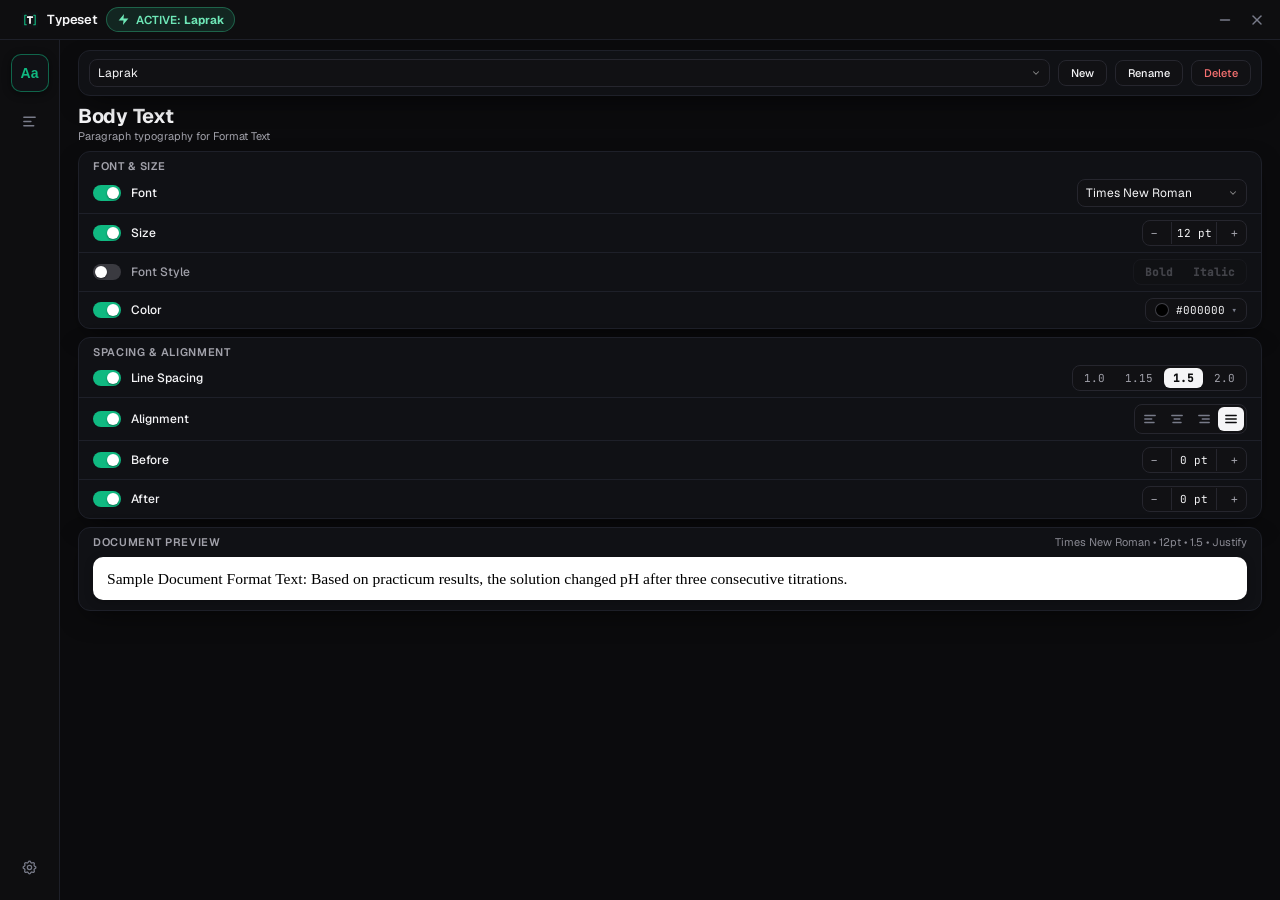
==== commit 6639c796: "Typeset 1.0.16: Heading as caption target with full styling, Body Text tab rename" ====
--- a/ui/index.html
+++ b/ui/index.html
@@ -171,7 +171,6 @@
   .row + .row { border-top: 1px solid var(--border); }
   .row-label { display: flex; align-items: center; gap: 10px; min-width: 0; }
   .row-name { font-size: 12px; font-weight: 500; white-space: nowrap; }
-  .row-hint { font-size: 11px; color: var(--subtle); white-space: nowrap; overflow: hidden; text-overflow: ellipsis; }
   .row.off .ctl { opacity: 0.35; pointer-events: none; }
   .row.off .row-name { color: var(--muted); }
   .ctl { display: flex; align-items: center; gap: 6px; }
@@ -573,7 +572,7 @@
   <div class="app-body">
   <aside class="side-rail" aria-label="Navigation">
     <div class="rail-group">
-      <button id="railBtnText" type="button" class="rail-btn active" onclick="switchTab('text')" title="Format Text" aria-label="Format Text" aria-selected="true">Aa</button>
+      <button id="railBtnText" type="button" class="rail-btn active" onclick="switchTab('text')" title="Body Text" aria-label="Body Text" aria-selected="true">Aa</button>
       <button id="railBtnCaption" type="button" class="rail-btn" onclick="switchTab('caption')" title="Caption & Heading" aria-label="Caption & Heading" aria-selected="false">
         <svg viewBox="0 0 24 24" fill="none" stroke="currentColor" stroke-width="2" stroke-linecap="round"><path d="M4 6h16M4 12h10M4 18h14"/></svg>
       </button>
@@ -625,8 +624,8 @@
     <!-- TAB FORMAT TEKS -->
     <section id="tabText" class="tab-content">
       <div>
-        <div class="page-title">Format Text</div>
-        <div class="page-sub">Typography Settings</div>
+        <div class="page-title">Body Text</div>
+        <div class="page-sub">Paragraph typography for Format Text</div>
       </div>
 
       <div class="card">
@@ -715,6 +714,7 @@
         <div class="ctl seg" role="tablist" aria-label="Caption target" title="Caption target">
           <button type="button" id="btnCapTabel" onclick="switchCaptionType('tabel')">Table</button>
           <button type="button" id="btnCapGambar" onclick="switchCaptionType('gambar')">Figure</button>
+          <button type="button" id="btnCapHeading" onclick="switchCaptionType('heading')">Heading</button>
         </div>
       </div>
 
@@ -733,6 +733,13 @@
             <button type="button" onclick="stepCapField('size',-1)" title="Decrease">−</button>
             <span class="val" id="capSizeVal">10 pt</span>
             <button type="button" onclick="stepCapField('size',1)" title="Increase">+</button>
+          </div>
+        </div>
+        <div class="row" id="rowCapStyle" style="display:none;">
+          <div class="row-label"><label class="tgl"><input type="checkbox" id="tglCapStyle" onchange="onCapToggle('style')" /><span class="sw"></span></label><span class="row-name">Font Style</span></div>
+          <div class="ctl seg">
+            <button type="button" id="btnCapBold" class="tgl-btn b" onclick="toggleCapStyle('b')">Bold</button>
+            <button type="button" id="btnCapItalic" class="tgl-btn i" onclick="toggleCapStyle('i')">Italic</button>
           </div>
         </div>
         <div class="row" id="rowCapColor">
@@ -782,20 +789,7 @@
       </div>
 
       <div class="card">
-        <h2>Heading</h2>
-        <div class="row" id="rowHeadSpacing">
-          <div class="row-label"><label class="tgl"><input type="checkbox" id="tglHeadSpacing" onchange="onHeadingToggle()" /><span class="sw"></span></label><span class="row-name">Line Spacing</span><span class="row-hint">Applied by the Heading Cycler</span></div>
-          <div class="ctl seg" id="segHeadSpacing">
-            <button type="button" data-sp="1.0" onclick="setHeadingSpacing('1.0')">1.0</button>
-            <button type="button" data-sp="1.15" onclick="setHeadingSpacing('1.15')">1.15</button>
-            <button type="button" data-sp="1.5" onclick="setHeadingSpacing('1.5')">1.5</button>
-            <button type="button" data-sp="2.0" onclick="setHeadingSpacing('2.0')">2.0</button>
-          </div>
-        </div>
-      </div>
-
-      <div class="card">
-        <h2 class="preview-head"><span>Caption Preview</span><span class="preview-meta" id="previewCapMeta"></span></h2>
+        <h2 class="preview-head"><span id="previewCapTitle">Caption Preview</span><span class="preview-meta" id="previewCapMeta"></span></h2>
         <div class="preview-paper"><div id="previewCapText" class="preview-text">Table 1.1 Sample Observation Results and Spectrophotometer Absorbance Measurements</div></div>
       </div>
     </section>
@@ -949,7 +943,14 @@
 function defaultCap(align) {
   return { font: 'Times New Roman', size: '10', align: align, before: '6', after: '3', color: '#000000', spacing: '1.0', use: defaultUse6() };
 }
-function defaultHeading() { return { spacing: '1.0', use: { spacing: false } }; }
+var HEAD_KEYS = ['font', 'size', 'style', 'color', 'align', 'spacing', 'before', 'after'];
+var HEADSIZES = ['10','11','12','13','14','16','18','20'];
+// Heading: semua toggle mati secara default, jadi heading tetap ikut style Word.
+function defaultHeading() {
+  var u = {};
+  HEAD_KEYS.forEach(function(k) { u[k] = false; });
+  return { font: 'Times New Roman', size: '12', style: 'b', color: '#000000', align: 'Left', spacing: '1.0', before: '0', after: '0', use: u };
+}
 function normCap(c, align) {
   var d = defaultCap(align);
   c = c || d;
@@ -959,9 +960,13 @@
   return c;
 }
 function normHeading(h) {
-  if (!h || typeof h !== 'object') h = defaultHeading();
-  if (!h.spacing) h.spacing = '1.0';
-  if (!h.use || typeof h.use.spacing !== 'boolean') h.use = { spacing: false };
+  var d = defaultHeading();
+  if (!h || typeof h !== 'object') return d;
+  ['font', 'size', 'style', 'color', 'align', 'spacing', 'before', 'after'].forEach(function(k) {
+    if (h[k] === undefined || h[k] === null || h[k] === '') h[k] = d[k];
+  });
+  if (!h.use || typeof h.use !== 'object') h.use = d.use;
+  HEAD_KEYS.forEach(function(k) { if (typeof h.use[k] !== 'boolean') h.use[k] = false; });
   return h;
 }
 
@@ -1502,12 +1507,18 @@
   return c;
 }
 
+// Pack heading: font|size|style|color|align|spacing|before|after|flags8
 function parsePackHeading(pack) {
   var h = defaultHeading();
   if (typeof pack !== 'string' || !pack) return h;
   var d = pack.split('|');
-  h.spacing = (d[0] || '').trim() || h.spacing;
-  h.use.spacing = (d[1] || '').trim() === '1';
+  if (d.length < 9 || !/^[01]{8}$/.test((d[8] || '').trim())) return h;
+  ['font', 'size', 'style', 'color', 'align', 'spacing', 'before', 'after'].forEach(function(k, i) {
+    var v = (d[i] || '').trim();
+    if (v) h[k] = v;
+  });
+  var fl = d[8].trim();
+  HEAD_KEYS.forEach(function(k, i) { h.use[k] = fl.charAt(i) === '1'; });
   return h;
 }
 
@@ -1851,7 +1862,7 @@
   delete data.use;
   delete data.captions.tabel.use;
   delete data.captions.gambar.use;
-  data.hflag = p.heading.use.spacing ? '1' : '0';
+  data.hflags = HEAD_KEYS.map(function(k) { return p.heading.use[k] ? '1' : '0'; }).join('');
   delete data.heading.use;
   return data;
 }
@@ -1882,13 +1893,13 @@
 
 function curCaps() {
   var p = ensurePreset(curPresetName());
-  return p.captions[state.curCapType];
+  return state.curCapType === 'heading' ? p.heading : p.captions[state.curCapType];
 }
 
 function commitCaptionInputs() {
   var name = curPresetName();
   var p = ensurePreset(name);
-  var c = p.captions[state.curCapType];
+  var c = state.curCapType === 'heading' ? p.heading : p.captions[state.curCapType];
   if ($('capFontInput')) c.font = ($('capFontInput').value || '').trim() || 'Times New Roman';
   c.size = $('capSizeVal').innerText.replace(' pt', '').trim() || c.size;
   c.before = $('capBeforeVal').innerText.replace(' pt', '').trim() || c.before;
@@ -1898,9 +1909,13 @@
 function switchCaptionType(type, skipCommit) {
   if (!skipCommit) commitCaptionInputs();
   state.curCapType = type;
-  var tb = $('btnCapTabel'), gb = $('btnCapGambar');
+  var tb = $('btnCapTabel'), gb = $('btnCapGambar'), hb = $('btnCapHeading');
   if (tb) tb.classList.toggle('active', type === 'tabel');
   if (gb) gb.classList.toggle('active', type === 'gambar');
+  if (hb) hb.classList.toggle('active', type === 'heading');
+  var isHead = (type === 'heading');
+  $('rowCapStyle').style.display = isHead ? '' : 'none';
+  $('previewCapTitle').innerText = isHead ? 'Heading Preview' : 'Caption Preview';
   var c = curCaps();
   setInputFont('capFontInput', c.font);
   $('capSizeVal').innerText = c.size + ' pt';
@@ -1911,6 +1926,12 @@
   setCapAlignUI(c.align);
   setSegActive('segCapSpacing', 'data-sp', c.spacing);
   var map = { font: 'tglCapFont', size: 'tglCapSize', color: 'tglCapColor', align: 'tglCapAlign', before: 'tglCapBefore', after: 'tglCapAfter', spacing: 'tglCapSpacing' };
+  if (isHead) {
+    map.style = 'tglCapStyle';
+    $('btnCapBold').classList.toggle('active', (c.style || '').indexOf('b') >= 0);
+    $('btnCapItalic').classList.toggle('active', (c.style || '').indexOf('i') >= 0);
+    setRowOff('rowCapStyle', !c.use.style);
+  }
   Object.keys(map).forEach(function(k) {
     var box = $(map[k]);
     if (box) box.checked = !!c.use[k];
@@ -1922,33 +1943,18 @@
   setRowOff('rowCapBefore', !c.use.before);
   setRowOff('rowCapAfter', !c.use.after);
   setRowOff('rowCapSpacing', !c.use.spacing);
-  renderHeadingUI();
   renderCaptionPreview();
 }
 
-function curHeading() {
-  return ensurePreset(curPresetName()).heading;
-}
-
-function renderHeadingUI() {
-  var h = curHeading();
-  setSegActive('segHeadSpacing', 'data-sp', h.spacing);
-  var box = $('tglHeadSpacing');
-  if (box) box.checked = !!h.use.spacing;
-  setRowOff('rowHeadSpacing', !h.use.spacing);
-}
-
-function onHeadingToggle() {
-  var h = curHeading();
-  h.use.spacing = !!$('tglHeadSpacing').checked;
-  setRowOff('rowHeadSpacing', !h.use.spacing);
-  refreshDirty();
-}
-
-function setHeadingSpacing(v) {
-  var h = curHeading();
-  h.spacing = v;
-  setSegActive('segHeadSpacing', 'data-sp', v);
+function toggleCapStyle(which) {
+  var c = curCaps();
+  var st = c.style || 'none';
+  var hasB = st.indexOf('b') >= 0, hasI = st.indexOf('i') >= 0;
+  if (which === 'b') hasB = !hasB; else hasI = !hasI;
+  c.style = (hasB ? 'b' : '') + (hasI ? 'i' : '') || 'none';
+  $('btnCapBold').classList.toggle('active', hasB);
+  $('btnCapItalic').classList.toggle('active', hasI);
+  renderCaptionPreview();
   refreshDirty();
 }
 
@@ -1986,9 +1992,9 @@
 
 function onCapToggle(key) {
   var c = curCaps();
-  var map = { font: 'tglCapFont', size: 'tglCapSize', color: 'tglCapColor', align: 'tglCapAlign', before: 'tglCapBefore', after: 'tglCapAfter', spacing: 'tglCapSpacing' };
+  var map = { font: 'tglCapFont', size: 'tglCapSize', color: 'tglCapColor', align: 'tglCapAlign', before: 'tglCapBefore', after: 'tglCapAfter', spacing: 'tglCapSpacing', style: 'tglCapStyle' };
   c.use[key] = !!$(map[key]).checked;
-  var rows = { font: 'rowCapFont', size: 'rowCapSize', color: 'rowCapColor', align: 'rowCapAlign', before: 'rowCapBefore', after: 'rowCapAfter', spacing: 'rowCapSpacing' };
+  var rows = { font: 'rowCapFont', size: 'rowCapSize', color: 'rowCapColor', align: 'rowCapAlign', before: 'rowCapBefore', after: 'rowCapAfter', spacing: 'rowCapSpacing', style: 'rowCapStyle' };
   setRowOff(rows[key], !c.use[key]);
   renderCaptionPreview();
   refreshDirty();
@@ -1997,10 +2003,11 @@
 function stepCapField(field, dir) {
   var c = curCaps();
   if (field === 'size') {
-    var idx = CAPSIZES.indexOf(String(c.size));
-    if (idx < 0) idx = 1;
-    idx = Math.min(CAPSIZES.length - 1, Math.max(0, idx + dir));
-    c.size = CAPSIZES[idx];
+    var list = state.curCapType === 'heading' ? HEADSIZES : CAPSIZES;
+    var idx = list.indexOf(String(c.size));
+    if (idx < 0) idx = (state.curCapType === 'heading') ? 2 : 1;
+    idx = Math.min(list.length - 1, Math.max(0, idx + dir));
+    c.size = list[idx];
     $('capSizeVal').innerText = c.size + ' pt';
   } else {
     var v = parseFloat(c[field] || '0');
@@ -2030,9 +2037,14 @@
   el.style.color = c.color || '#000000';
   var ta = (c.align || 'Left').toLowerCase();
   el.style.textAlign = (ta === 'justify') ? 'justify' : ta;
+  var st = (state.curCapType === 'heading' && c.use.style) ? (c.style || 'none') : (state.curCapType === 'heading' ? 'b' : 'none');
+  el.style.fontWeight = st.indexOf('b') >= 0 ? '700' : '400';
+  el.style.fontStyle = st.indexOf('i') >= 0 ? 'italic' : 'normal';
   el.innerText = state.curCapType === 'tabel'
     ? 'Table 1.1 Sample Observation Results and Spectrophotometer Absorbance Measurements'
-    : 'Figure 2.3 Standard Solution Calibration Curve at 520 nm Wavelength';
+    : state.curCapType === 'heading'
+      ? '1.1 Background of the Experiment'
+      : 'Figure 2.3 Standard Solution Calibration Curve at 520 nm Wavelength';
   var sp = c.use.spacing ? (c.spacing || '1.0') : '1.0';
   el.style.lineHeight = sp;
   $('previewCapMeta').innerText = df + ' • ' + c.size + 'pt • ' + sp;
@@ -2572,8 +2584,7 @@
 window.pickFont = pickFont;
 window.onCapToggle = onCapToggle;
 window.setCapSpacing = setCapSpacing;
-window.setHeadingSpacing = setHeadingSpacing;
-window.onHeadingToggle = onHeadingToggle;
+window.toggleCapStyle = toggleCapStyle;
 window.stepCapField = stepCapField;
 window.setCapAlign = setCapAlign;
 window.switchCaptionType = switchCaptionType;
